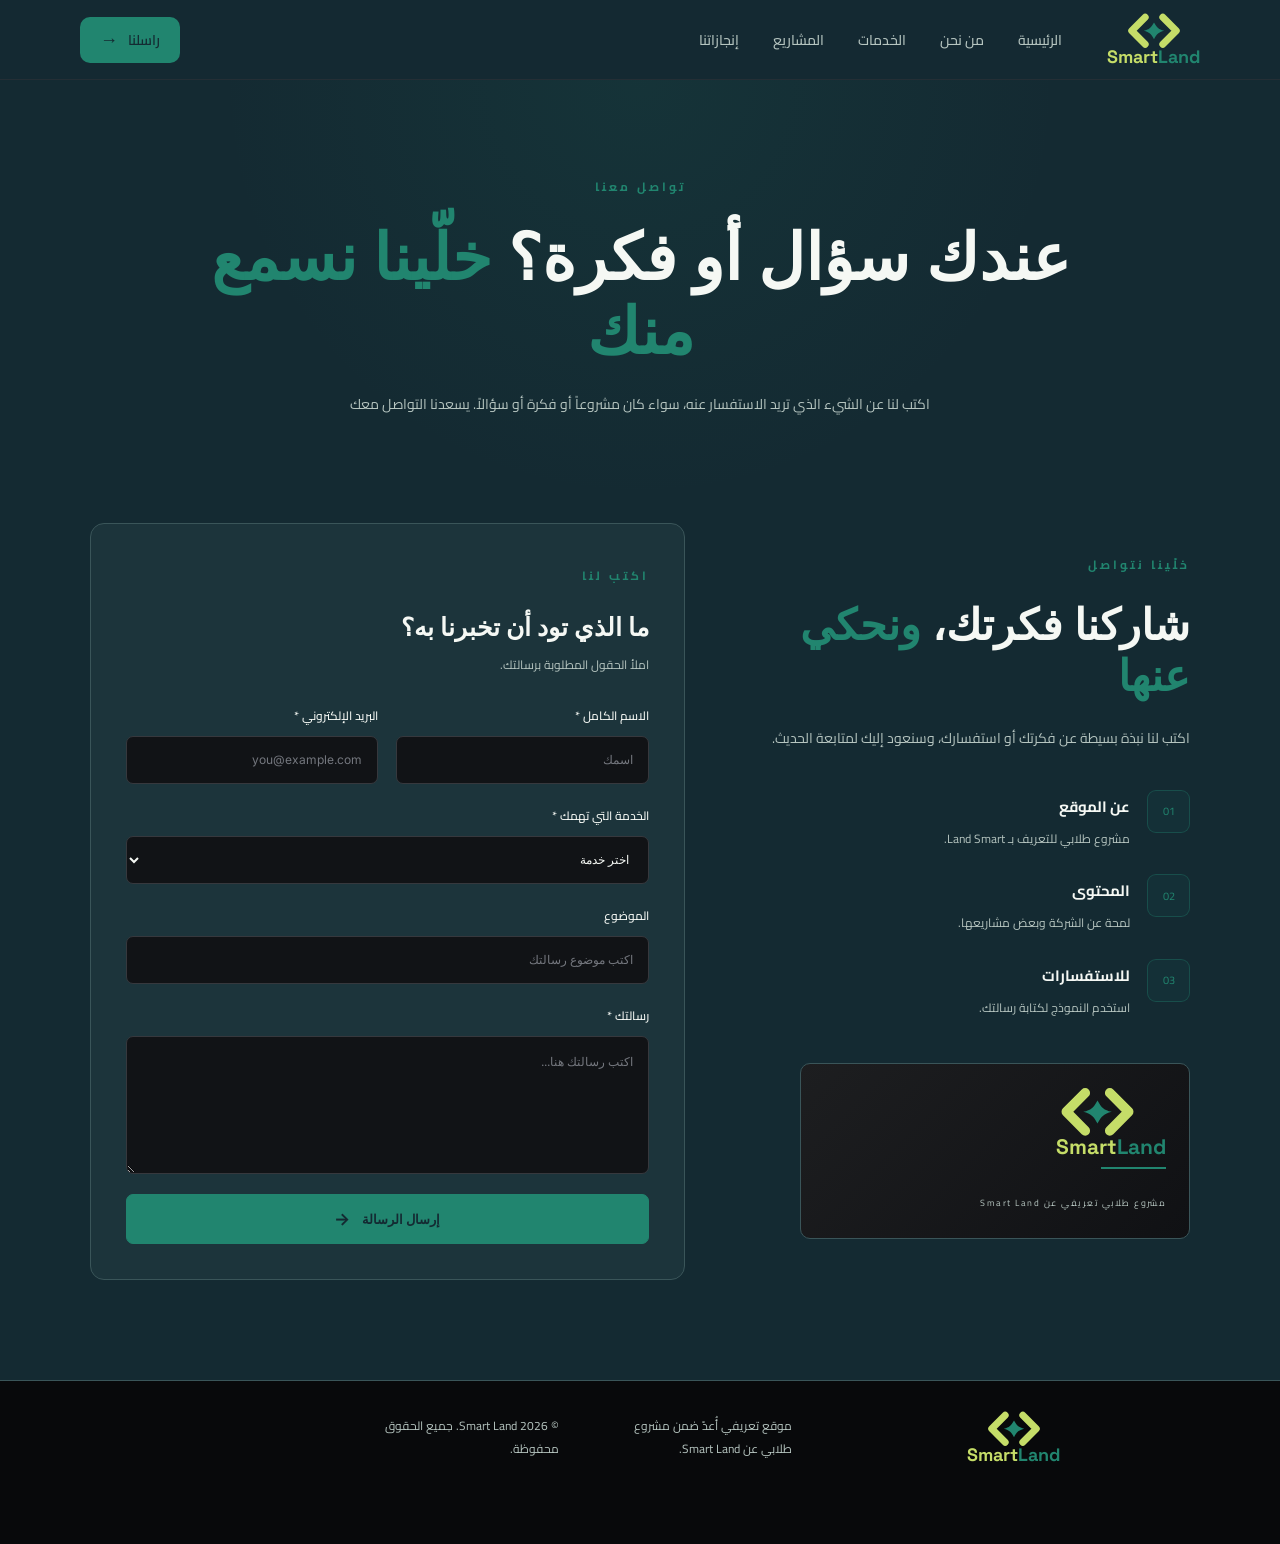
==== contact.html @ 090af04e "Add files via upload" ====
<!DOCTYPE html>
<html lang="ar" dir="rtl">
<head>
    <meta charset="UTF-8">
    <meta name="viewport" content="width=device-width, initial-scale=1.0">

    <title>تواصل معنا |  Smart Land</title>

    <link rel="preconnect" href="https://fonts.googleapis.com">
    <link rel="preconnect" href="https://fonts.gstatic.com" crossorigin>

    <link href="https://fonts.googleapis.com/css2?family=Inter:wght@400;500;600;700&family=Space+Grotesk:wght@400;500;600;700&family=Cairo:wght@400;500;600;700;800&display=swap" rel="stylesheet">

    <link rel="stylesheet" href="style.css">
</head>

<body>

    <!-- Navigation -->
    <header class="navbar">
        <div class="navbar-container">

            <a href="index.html" class="logo" aria-label="الرئيسية - SmartLand">
                <img src="assets/logo/smartland-logo.svg" alt="" class="logo-mark" aria-hidden="true">
                <span class="logo-wordmark"><span class="logo-word-smart">Smart</span><span class="logo-word-land">Land</span></span>
            </a>

            <nav class="nav-links">
                <a href="index.html">الرئيسية</a>
                <a href="about.html">من نحن</a>
                <a href="services.html">الخدمات</a>
                <a href="projects.html">المشاريع</a>
                <a href="success-stories.html">إنجازاتنا</a>
            </nav>

            <a href="contact.html" class="nav-button active">
                راسلنا <span>→</span>
            </a>

        </div>
    </header>

    <main>

        <!-- Contact Hero -->
        <section class="contact-hero">

            <span class="section-label">تواصل معنا</span>

            <h1>
                عندك سؤال أو فكرة؟
                <span>خلّينا نسمع منك</span>
            </h1>

            <p>
                اكتب لنا عن الشيء الذي تريد الاستفسار عنه، سواء كان مشروعاً
                أو فكرة أو سؤالاً. يسعدنا التواصل معك
            </p>

        </section>

        <!-- Contact Content -->
        <section class="contact-section">

            <div class="contact-container">

                <!-- Contact Information -->
                <div class="contact-info">

                    <span class="section-label">خلّينا نتواصل</span>

                    <h2>
                        شاركنا فكرتك،
                        <span>ونحكي عنها</span>
                    </h2>

                    <p class="contact-description">
                        اكتب لنا نبذة بسيطة عن فكرتك أو استفسارك،
                        وسنعود إليك لمتابعة الحديث.
                    </p>

                    <div class="contact-info-list">

                        <div class="contact-info-item">
                            <div class="contact-info-icon">01</div>

                            <div>
                                <h3>عن الموقع</h3>
                                <p>مشروع طلابي للتعريف بـ Land Smart.</p>
                            </div>
                        </div>

                        <div class="contact-info-item">
                            <div class="contact-info-icon">02</div>

                            <div>
                                <h3>المحتوى</h3>
                                <p>لمحة عن الشركة وبعض مشاريعها.</p>
                            </div>
                        </div>

                        <div class="contact-info-item">
                            <div class="contact-info-icon">03</div>

                            <div>
                                <h3>للاستفسارات</h3>
                                <p>استخدم النموذج لكتابة رسالتك.</p>
                            </div>
                        </div>

                    </div>

                    <div class="contact-decoration">
                        <span class="logo brand-lockup brand-lockup--large" aria-label="SmartLand">
                            <img src="assets/logo/smartland-logo.svg" alt="" class="logo-mark" aria-hidden="true">
                            <span class="logo-wordmark"><span class="logo-word-smart">Smart</span><span class="logo-word-land">Land</span></span>
                        </span>
                        <div class="contact-decoration-line"></div>
                        <small>مشروع طلابي تعريفي عن  Smart Land</small>
                    </div>

                </div>

                <!-- Contact Form -->
                <div class="contact-form-wrapper">

                    <div class="contact-form-heading">
                        <span class="section-label">اكتب لنا</span>
                        <h2>ما الذي تود أن تخبرنا به؟</h2>
                        <p>املأ الحقول المطلوبة  برسالتك.</p>
                    </div>

                    <form id="contact-form" class="contact-form">

                        <div class="form-row">

                            <div class="form-group">
                                <label for="contact-name">الاسم الكامل *</label>

                                <input
                                    type="text"
                                    id="contact-name"
                                    name="name"
                                    placeholder="اسمك"
                                    autocomplete="name"
                                    required
                                    minlength="2"
                                >
                            </div>

                            <div class="form-group">
                                <label for="contact-email">البريد الإلكتروني *</label>

                                <input
                                    type="email"
                                    id="contact-email"
                                    name="email"
                                    placeholder="you@example.com"
                                    autocomplete="email"
                                    required
                                >
                            </div>

                        </div>

                        <div class="form-group">
                            <label for="contact-service">الخدمة التي تهمك *</label>

                            <select
                                id="contact-service"
                                name="service"
                                required
                            >
                                <option value="" disabled selected>
                                    اختر خدمة
                                </option>

                                <option value="software">
                                    تطوير البرمجيات
                                </option>

                                <option value="ai">
                                    الذكاء الاصطناعي
                                </option>

                                <option value="digital">
                                    التحوّل الرقمي
                                </option>

                                <option value="other">
                                    أخرى
                                </option>
                            </select>
                        </div>

                        <div class="form-group">
                            <label for="contact-subject">الموضوع</label>

                            <input
                                type="text"
                                id="contact-subject"
                                name="subject"
                                placeholder="اكتب موضوع رسالتك"
                            >
                        </div>

                        <div class="form-group">
                            <label for="contact-message">رسالتك *</label>

                            <textarea
                                id="contact-message"
                                name="message"
                                rows="5"
                                placeholder="اكتب رسالتك هنا..."
                                required
                                minlength="10"
                            ></textarea>
                        </div>

                        <button type="submit" class="contact-submit">
                            إرسال الرسالة <span>→</span>
                        </button>

                        <p
                            id="contact-form-status"
                            class="contact-form-status"
                            role="status"
                            aria-live="polite"
                        ></p>


                    </form>

                </div>

            </div>

        </section>

    </main>

    <!-- Footer -->
    <footer class="footer">
        <div class="footer-container">

            <a href="index.html" class="logo" aria-label="الرئيسية - SmartLand">
                <img src="assets/logo/smartland-logo.svg" alt="" class="logo-mark" aria-hidden="true">
                <span class="logo-wordmark"><span class="logo-word-smart">Smart</span><span class="logo-word-land">Land</span></span>
            </a>

            <p>موقع تعريفي أُعدّ ضمن مشروع طلابي عن Smart Land.</p>

            <span class="footer-copy">
                © 2026 Smart Land. جميع الحقوق محفوظة.
            </span>

        </div>
    </footer>

    <script src="script.js"></script>

</body>
</html>
---- style.css ----
/* ================================
   LAND SMART - GLOBAL STYLES
================================ */

* {
    margin: 0;
    padding: 0;
    box-sizing: border-box;
}

html {
    scroll-behavior: smooth;
}


body {
    background-color: var(--black);
    color: var(--white);
    font-family: 'Cairo', sans-serif;
    direction: rtl;
    text-align: right;
}





a {
    text-decoration: none;
    color: inherit;
}


/* ================================
   COLORS
================================ */

:root {
    --black: #142A32;
    --charcoal: #1C343B;
    --card: #243E45;

    --gold: #21856F;
    --gold-light: #C5DD68;

    --white: #F5F8F4;
    --gray: #B6C5C0;

    --border: #3A5559;
}


/* ================================
   NAVBAR
================================ */

.navbar {
    width: 100%;
    height: 80px;

    background: rgba(20, 42, 50, 0.92);

    border-bottom: 1px solid rgba(48, 50, 56, 0.6);

    position: relative;
    z-index: 1000;
}


.navbar-container {
    width: 100%;
    max-width: 1440px;

    height: 100%;

    margin: 0 auto;

    padding: 0 80px;

    display: flex;
    align-items: center;
    justify-content: space-between;
}

/* =====================================
   HERO SECTION
===================================== */

.hero {
    position: relative;
    min-height: 760px;
    overflow: hidden;

    background:
        radial-gradient(
            ellipse at 78% 45%,
            rgba(33, 133, 111, 0.07),
            transparent 38%
        ),
        var(--black);
}

.hero-container {
    max-width: 1440px;
    min-height: 760px;

    margin: 0 auto;
    padding: 80px;

    display: grid;
    grid-template-columns: 1fr 1fr;
    align-items: center;
    gap: 45px;
}


/* =====================================
   LEFT CONTENT
===================================== */

.hero-content {
    position: relative;
    z-index: 2;
}

.hero-badge {
    display: inline-flex;
    align-items: center;
    gap: 10px;

    padding: 10px 14px;
    margin-bottom: 28px;

    border: 1px solid rgba(33, 133, 111, 0.25);
    border-radius: 30px;

    background: rgba(33, 133, 111, 0.05);

    color: var(--gold-light);

    font-size: 10px;
    font-weight: 600;
    letter-spacing: 1.3px;
}

.status-dot {
    width: 7px;
    height: 7px;

    background: var(--gold);

    border-radius: 50%;

    box-shadow: 0 0 12px rgba(33, 133, 111, 0.7);
}

.hero h1 {
    font-family: "Space Grotesk", sans-serif;

    font-size: clamp(42px, 4.2vw, 62px);
    font-weight: 700;
    line-height: 1.12;

    letter-spacing: -2px;

    color: var(--white);
}

.hero h1 span {
    color: var(--gold);
}

.hero-description {
    max-width: 490px;

    margin-top: 25px;

    color: var(--gray);

    font-size: 15px;
    line-height: 1.9;
}


/* =====================================
   HERO BUTTONS
===================================== */

.hero-actions {
    display: flex;
    align-items: center;
    flex-wrap: wrap;
    gap: 14px;

    margin-top: 32px;
}

.primary-button,
.secondary-button {
    min-height: 50px;

    padding: 0 20px;

    display: inline-flex;
    align-items: center;
    justify-content: center;
    gap: 12px;

    border-radius: 9px;

    font-size: 13px;
    font-weight: 600;

    transition: 0.3s ease;
}

.primary-button {
    color: var(--black);
    background: var(--gold);
}

.primary-button:hover {
    background: var(--gold-light);
    transform: translateY(-3px);

    box-shadow: 0 10px 30px rgba(33, 133, 111, 0.18);
}

.primary-button span {
    font-size: 18px;
}

.secondary-button {
    color: var(--white);

    border: 1px solid var(--border);
    background: rgba(255, 255, 255, 0.02);
}

.secondary-button:hover {
    border-color: var(--gold);
    color: var(--gold-light);
}


/* =====================================
   HERO STATISTICS
===================================== */

.hero-stats {
    display: flex;
    align-items: center;
    gap: 24px;

    margin-top: 55px;
}

.hero-stat {
    display: flex;
    flex-direction: column;
    gap: 7px;
}

.stat-number {
    color: var(--gold-light);

    font-family: "Space Grotesk", sans-serif;
    font-size: 19px;
    font-weight: 700;
}

.stat-label {
    color: var(--gray);
    font-size: 10px;
}

.stat-divider {
    width: 1px;
    height: 35px;

    background: var(--border);
}


/* =====================================
   RIGHT VISUAL
===================================== */

.hero-visual {
    position: relative;

    min-height: 520px;

    display: flex;
    align-items: center;
    justify-content: center;

    isolation: isolate;
}

.visual-glow {
    position: absolute;
    z-index: -2;

    width: 330px;
    height: 330px;

    background: rgba(33, 133, 111, 0.12);

    filter: blur(85px);
    border-radius: 50%;
}

.visual-grid {
    position: absolute;
    z-index: -1;
    inset: 0;

    background-image:
        linear-gradient(
            rgba(33, 133, 111, 0.07) 1px,
            transparent 1px
        ),
        linear-gradient(
            90deg,
            rgba(33, 133, 111, 0.07) 1px,
            transparent 1px
        );

    background-size: 38px 38px;

    mask-image: radial-gradient(
        ellipse at center,
        black 15%,
        transparent 75%
    );
}

.orbit {
    position: absolute;

    border: 1px solid rgba(33, 133, 111, 0.2);

    border-radius: 50%;
}

.orbit-one {
    width: 350px;
    height: 350px;

    transform: rotate(-25deg) scaleY(0.55);
}

.orbit-two {
    width: 430px;
    height: 430px;

    transform: rotate(35deg) scaleY(0.55);
}

.visual-center {
    width: 235px;
    height: 235px;

    display: flex;
    flex-direction: column;
    align-items: center;
    justify-content: center;

    border: 1px solid rgba(33, 133, 111, 0.4);
    border-radius: 50%;

    background:
        radial-gradient(
            circle,
            rgba(33, 133, 111, 0.12),
            rgba(20, 22, 26, 0.96) 70%
        );

    box-shadow:
        0 0 55px rgba(33, 133, 111, 0.09),
        inset 0 0 35px rgba(33, 133, 111, 0.05);
}

.center-icon {
    width: 66px;
    height: 66px;

    display: flex;
    align-items: center;
    justify-content: center;

    border: 1px solid var(--gold);
    border-radius: 18px;

    transform: rotate(-5deg);

    box-shadow: 0 0 25px rgba(33, 133, 111, 0.12);
}

.center-title {
    margin-top: 20px;

    font-family: "Space Grotesk", sans-serif;
    font-size: 15px;
    font-weight: 700;
    letter-spacing: 2px;
}

.center-subtitle {
    margin-top: 8px;

    color: var(--gray);
    font-size: 7px;
    letter-spacing: 1px;
}


/* =====================================
   FLOATING CARDS
===================================== */

.floating-card {
    position: absolute;

    display: flex;
    align-items: center;
    gap: 12px;

    padding: 15px;

    background: rgba(20, 22, 26, 0.94);

    border: 1px solid var(--border);
    border-radius: 12px;

    box-shadow: 0 15px 45px rgba(0, 0, 0, 0.3);

    backdrop-filter: blur(12px);
}

.floating-icon {
    width: 38px;
    height: 38px;

    display: flex;
    align-items: center;
    justify-content: center;

    border-radius: 9px;

    color: var(--gold-light);
    background: rgba(33, 133, 111, 0.1);

    font-size: 21px;
}

.floating-card div:last-child {
    display: flex;
    flex-direction: column;
    gap: 6px;
}

.floating-card strong {
    color: var(--white);
    font-size: 10px;
}

.floating-card span {
    color: var(--gray);
    font-size: 9px;
}

.card-ai {
    top: 95px;
    right: -5px;
}

.card-digital {
    bottom: 95px;
    left: -5px;
}

.visual-caption {
    position: absolute;
    bottom: 25px;

    display: flex;
    align-items: center;
    gap: 10px;

    color: var(--gray);
    font-size: 9px;
    letter-spacing: 1.5px;
}

.visual-caption span {
    width: 25px;
    height: 1px;

    background: var(--gold);
}

.hero-bottom-line {
    height: 1px;
    width: calc(100% - 160px);

    margin: 0 auto;

    background: linear-gradient(
        90deg,
        transparent,
        rgba(33, 133, 111, 0.25),
        transparent
    );
}


/* =====================================
   RESPONSIVE
===================================== */

@media (max-width: 1100px) {
    .navbar-container {
        padding: 0 35px;
    }

    .nav-links {
        gap: 18px;
        margin-right: 20px;
    }

    .hero-container {
        padding: 65px 35px;
        gap: 20px;
    }

    .hero h1 {
        font-size: 48px;
    }

    .hero-stats {
        gap: 14px;
    }

    .hero-visual {
        transform: scale(0.9);
    }
}

@media (max-width: 760px) {
    .navbar {
        height: 72px;
    }

    .navbar-container {
        padding: 0 22px;
    }

    .nav-links {
        display: none;
    }

    .nav-button {
        height: 42px;
        padding: 0 14px;
        font-size: 12px;
    }

    .hero-container {
        grid-template-columns: 1fr;

        padding: 65px 24px 35px;
        gap: 20px;
    }

    .hero h1 {
        font-size: clamp(40px, 10vw, 54px);
        letter-spacing: -1.5px;
    }

    .hero-description {
        font-size: 14px;
    }

    .hero-stats {
        flex-wrap: wrap;
        gap: 18px;
        margin-top: 40px;
    }

    .stat-number {
        font-size: 17px;
    }

    .stat-label {
        font-size: 9px;
    }

    .hero-visual {
        min-height: 400px;
        transform: scale(0.85);
        margin: -10px -25px;
    }

    .card-ai {
        right: 0;
    }

    .card-digital {
        left: 0;
    }

    .hero-bottom-line {
        width: calc(100% - 48px);
    }
}

@media (max-width: 400px) {
    .hero-container {
        padding-right: 18px;
        padding-left: 18px;
    }

    .hero-badge {
        font-size: 8px;
        letter-spacing: 0.8px;
    }

    .hero-visual {
        transform: scale(0.75);
        margin: -30px -45px;
    }

    .hero-stats {
        gap: 12px;
    }

    .stat-divider {
        display: none;
    }
}


/* ================================
   LOGO
================================ */

.logo {
    display: inline-flex;
    flex-direction: column;
    align-items: center;
    flex-shrink: 0;
    gap: 0;
    direction: ltr;
}

.logo-mark {
    display: block;
    width: 58px;
    height: 35px;
    object-fit: contain;
}

.logo-wordmark {
    color: var(--white);
    font-family: "Space Grotesk", "Cairo", sans-serif;
    font-size: 18px;
    font-weight: 700;
    line-height: 1;
    letter-spacing: 0;
    white-space: nowrap;
}

.logo-word-smart {
    color: var(--gold-light);
}

.logo-word-land {
    color: var(--gold);
}

@media (max-width: 760px) {
    .logo-mark {
        width: 52px;
        height: 31px;
    }

    .logo-wordmark {
        font-size: 16px;
    }
}

.brand-lockup {
    gap: 0;
    pointer-events: none;
}

.brand-lockup--tiny .logo-mark {
    width: 38px;
    height: 22px;
}

.brand-lockup--tiny .logo-wordmark {
    font-size: 8px;
}

.brand-lockup--small .logo-mark {
    width: 48px;
    height: 29px;
}

.brand-lockup--small .logo-wordmark {
    font-size: 11px;
}

.brand-lockup--medium .logo-mark {
    width: 64px;
    height: 38px;
}

.brand-lockup--medium .logo-wordmark {
    font-size: 15px;
}

.brand-lockup--large .logo-mark {
    width: 82px;
    height: 49px;
}

.brand-lockup--large .logo-wordmark {
    font-size: 21px;
}

.brand-lockup--watermark .logo-mark {
    width: 118px;
    height: 70px;
}

.brand-lockup--watermark .logo-wordmark {
    font-size: 30px;
}


/* ================================
   NAV LINKS
================================ */

.nav-links {
    display: flex;
    align-items: center;

    gap: 34px;

    margin-left: auto;
    margin-right: 45px;
}

.nav-links a {
    color: var(--gray);

    font-size: 14px;
    font-weight: 500;

    transition: color 0.3s ease;
}

.nav-links a:hover {
    color: var(--gold-light);
}


/* ================================
   NAV BUTTON
================================ */

.nav-button {
    height: 46px;

    padding: 0 20px;

    display: inline-flex;
    align-items: center;
    justify-content: center;

    gap: 10px;

    background: var(--gold);

    color: var(--black);

    border-radius: 10px;

    font-size: 14px;
    font-weight: 600;

    transition:
        background 0.3s ease,
        transform 0.3s ease,
        box-shadow 0.3s ease;
}

.nav-button span {
    font-size: 18px;
}

.nav-button:hover {
    background: var(--gold-light);

    transform: translateY(-2px);

    box-shadow: 0 8px 25px rgba(33, 133, 111, 0.20);
}


/* =========================
   ABOUT SECTION
========================= */

.about-section {
  position: relative;
  padding: 110px 0 100px;
  background: var(--charcoal);
  border-top: 1px solid var(--border);
  overflow: hidden;
}

.about-container {
  max-width: 1440px;
  margin: 0 auto;
  padding: 0 80px;
}

.about-heading {
  margin-bottom: 55px;
}

.section-label {
  display: inline-flex;
  align-items: center;
  gap: 10px;
  color: var(--gold-light);
  font-size: 12px;
  font-weight: 700;
  letter-spacing: 1.5px;
}

.section-dot {
  width: 7px;
  height: 7px;
  border-radius: 50%;
  background: var(--gold);
  box-shadow: 0 0 12px rgba(33, 133, 111, 0.5);
}

.about-heading h2 {
  max-width: 650px;
  margin-top: 22px;
  color: var(--white);
  font-family: "Space Grotesk", sans-serif;
  font-size: clamp(38px, 4vw, 58px);
  line-height: 1.15;
  letter-spacing: -1.8px;
}

.about-heading h2 span {
  color: var(--gold);
}

.about-content {
  display: grid;
  grid-template-columns: 0.9fr 1.1fr;
  align-items: center;
  gap: 80px;
}

.about-text h3 {
  max-width: 460px;
  margin-bottom: 22px;
  color: var(--white);
  font-family: "Space Grotesk", sans-serif;
  font-size: 27px;
  line-height: 1.4;
}

.about-text p {
  max-width: 490px;
  margin-bottom: 18px;
  color: var(--gray);
  font-size: 15px;
  line-height: 1.9;
}

.about-link {
  display: inline-flex;
  align-items: center;
  gap: 18px;
  margin-top: 18px;
  color: var(--gold-light);
  font-size: 14px;
  font-weight: 700;
  text-decoration: none;
  transition: gap 0.25s ease;
}

.about-link:hover {
  gap: 25px;
}

.about-link span {
  font-size: 20px;
}

.about-visual {
  position: relative;
  padding: 0 0 35px 35px;
}

.about-image-placeholder {
  position: relative;
  display: flex;
  min-height: 370px;
  align-items: center;
  justify-content: center;
  overflow: hidden;
  border: 1px solid rgba(33, 133, 111, 0.25);
  border-radius: 8px;
  background:
    radial-gradient(
      circle at 50% 45%,
      rgba(33, 133, 111, 0.16),
      transparent 45%
    ),
    linear-gradient(135deg, #191a1d, #101114);
}

.about-image-placeholder::before {
  position: absolute;
  inset: 0;
  background-image:
    linear-gradient(rgba(33, 133, 111, 0.06) 1px, transparent 1px),
    linear-gradient(90deg, rgba(33, 133, 111, 0.06) 1px, transparent 1px);
  background-size: 35px 35px;
  content: "";
  mask-image: linear-gradient(to bottom, black, transparent);
}

.placeholder-content {
  position: relative;
  z-index: 2;
  display: flex;
  align-items: center;
  flex-direction: column;
  gap: 12px;
}

.placeholder-symbol {
  display: flex;
  width: 82px;
  height: 82px;
  align-items: center;
  justify-content: center;
  border: 1px solid var(--gold);
  border-radius: 22px;
  color: var(--gold-light);
  font-family: "Space Grotesk", sans-serif;
  font-size: 29px;
  font-weight: 700;
  transform: rotate(-8deg);
  box-shadow: 0 0 40px rgba(33, 133, 111, 0.12);
}

.placeholder-title {
  margin-top: 8px;
  color: var(--white);
  font-size: 16px;
  font-weight: 700;
  letter-spacing: 3px;
}

.placeholder-subtitle {
  color: var(--gray);
  font-size: 9px;
  letter-spacing: 2px;
}

.placeholder-orbit {
  position: absolute;
  width: 270px;
  height: 100px;
  border: 1px solid rgba(33, 133, 111, 0.25);
  border-radius: 50%;
}

.orbit-a {
  transform: rotate(35deg);
}

.orbit-b {
  transform: rotate(-35deg);
}

.placeholder-note {
  position: absolute;
  right: 20px;
  bottom: 18px;
  color: #777b82;
  font-size: 9px;
  letter-spacing: 1.5px;
}

.about-experience-card {
  position: absolute;
  bottom: 0;
  left: 0;
  display: flex;
  min-width: 190px;
  flex-direction: column;
  gap: 5px;
  padding: 20px 25px;
  border: 1px solid var(--border);
  border-radius: 7px;
  background: #191a1e;
}

.experience-number {
  color: var(--gold-light);
  font-family: "Space Grotesk", sans-serif;
  font-size: 30px;
  font-weight: 700;
}

.experience-label {
  color: var(--gray);
  font-size: 12px;
}

.about-bottom {
  display: grid;
  grid-template-columns: repeat(3, 1fr);
  gap: 30px;
  margin-top: 100px;
  padding-top: 35px;
  border-top: 1px solid var(--border);
}

.about-value {
  display: flex;
  align-items: flex-start;
  gap: 18px;
}

.value-number {
  color: var(--gold);
  font-family: "Space Grotesk", sans-serif;
  font-size: 14px;
  font-weight: 700;
}

.about-value h4 {
  margin-bottom: 9px;
  color: var(--white);
  font-size: 16px;
}

.about-value p {
  color: var(--gray);
  font-size: 13px;
  line-height: 1.7;
}

/* ABOUT RESPONSIVE */

@media (max-width: 1100px) {
  .about-container {
    padding: 0 45px;
  }

  .about-content {
    gap: 45px;
  }

  .about-image-placeholder {
    min-height: 330px;
  }
}

@media (max-width: 760px) {
  .about-section {
    padding: 75px 0;
  }

  .about-container {
    padding: 0 24px;
  }

  .about-heading {
    margin-bottom: 35px;
  }

  .about-heading h2 {
    font-size: 40px;
  }

  .about-content {
    grid-template-columns: 1fr;
    gap: 45px;
  }

  .about-text h3 {
    font-size: 24px;
  }

  .about-image-placeholder {
    min-height: 300px;
  }

  .about-bottom {
    grid-template-columns: 1fr;
    gap: 25px;
    margin-top: 70px;
  }

  .about-visual {
    padding-left: 20px;
  }

  .about-experience-card {
    min-width: 160px;
    padding: 15px 18px;
  }
}

@media (max-width: 400px) {
  .about-container {
    padding: 0 18px;
  }

  .about-heading h2 {
    font-size: 34px;
  }

  .about-image-placeholder {
    min-height: 260px;
  }
}
/* =========================
   SERVICES SECTION
========================= */

.services-section {
  position: relative;
  padding: 110px 0 95px;
  background: var(--black);
  border-top: 1px solid var(--border);
  overflow: hidden;
}

.services-container {
  max-width: 1440px;
  margin: 0 auto;
  padding: 0 80px;
}

.services-header {
  display: flex;
  align-items: flex-end;
  justify-content: space-between;
  gap: 50px;
  margin-bottom: 55px;
}

.services-heading h2 {
  margin-top: 22px;
  color: var(--white);
  font-family: "Space Grotesk", sans-serif;
  font-size: clamp(38px, 4vw, 56px);
  line-height: 1.18;
  letter-spacing: -1.5px;
}

.services-heading h2 span {
  color: var(--gold);
}

.services-intro {
  max-width: 390px;
  padding-bottom: 5px;
  color: var(--gray);
  font-size: 15px;
  line-height: 1.9;
}

.services-grid {
  display: grid;
  grid-template-columns: repeat(3, minmax(0, 1fr));
  gap: 22px;
}

.service-card {
  position: relative;
  display: flex;
  min-height: 390px;
  flex-direction: column;
  padding: 30px 27px 25px;
  border: 1px solid var(--border);
  border-radius: 8px;
  background: linear-gradient(145deg, #17191d, #111215);
  transition:
    transform 0.3s ease,
    border-color 0.3s ease,
    background 0.3s ease;
}

.service-card:hover {
  transform: translateY(-7px);
  border-color: rgba(33, 133, 111, 0.6);
  background: linear-gradient(145deg, #1d1c19, #131416);
}

.service-card-featured {
  border-color: rgba(33, 133, 111, 0.48);
  background:
    radial-gradient(
      circle at 100% 0%,
      rgba(33, 133, 111, 0.11),
      transparent 45%
    ),
    linear-gradient(145deg, #1b1b1b, #111215);
}

.service-card-top {
  display: flex;
  align-items: flex-start;
  justify-content: space-between;
  margin-bottom: 28px;
}

.service-number {
  color: #777b82;
  font-family: "Space Grotesk", sans-serif;
  font-size: 13px;
  letter-spacing: 1px;
}

.service-icon {
  display: flex;
  width: 53px;
  height: 53px;
  align-items: center;
  justify-content: center;
  border: 1px solid rgba(33, 133, 111, 0.25);
  border-radius: 8px;
  background: rgba(33, 133, 111, 0.08);
  color: var(--gold-light);
}

.service-icon svg {
  width: 26px;
  height: 26px;
}

.service-highlight {
  align-self: flex-start;
  margin: -12px 0 12px;
  padding: 6px 9px;
  border: 1px solid rgba(33, 133, 111, 0.3);
  border-radius: 3px;
  color: var(--gold-light);
  font-size: 9px;
  font-weight: 700;
  letter-spacing: 1.2px;
}

.service-card h3 {
  margin-bottom: 15px;
  color: var(--white);
  font-family: "Space Grotesk", sans-serif;
  font-size: 21px;
  line-height: 1.4;
}

.service-card p {
  margin-bottom: 22px;
  color: var(--gray);
  font-size: 13px;
  line-height: 1.9;
}

.service-tags {
  display: flex;
  flex-wrap: wrap;
  gap: 8px;
  margin-top: auto;
  margin-bottom: 25px;
}

.service-tags span {
  padding: 7px 9px;
  border: 1px solid #3A5559;
  border-radius: 4px;
  color: #b8bbc1;
  font-size: 10px;
}

.service-link {
  display: flex;
  align-items: center;
  justify-content: space-between;
  gap: 10px;
  padding-top: 18px;
  border-top: 1px solid var(--border);
  color: var(--gold-light);
  font-size: 12px;
  font-weight: 700;
  text-decoration: none;
}

.service-arrow {
  font-size: 18px;
  transition: transform 0.25s ease;
}

.service-link:hover .service-arrow {
  transform: translate(3px, -3px);
}

.services-footer {
  display: flex;
  align-items: center;
  justify-content: center;
  gap: 14px;
  margin-top: 55px;
}

.services-footer-line {
  width: 35px;
  height: 1px;
  background: var(--gold);
}

.services-footer p {
  color: #898d95;
  font-size: 10px;
  font-weight: 600;
  letter-spacing: 1.7px;
}

/* SERVICES RESPONSIVE */

@media (max-width: 1100px) {
  .services-container {
    padding: 0 45px;
  }

  .services-grid {
    gap: 15px;
  }

  .service-card {
    padding: 25px 20px 22px;
  }

  .service-card h3 {
    font-size: 18px;
  }
}

@media (max-width: 850px) {
  .services-header {
    align-items: flex-start;
    flex-direction: column;
    gap: 22px;
  }

  .services-intro {
    max-width: 560px;
  }

  .services-grid {
    grid-template-columns: repeat(2, minmax(0, 1fr));
  }

  .service-card:last-child {
    grid-column: 1 / -1;
    min-height: 330px;
  }
}

@media (max-width: 600px) {
  .services-section {
    padding: 75px 0;
  }

  .services-container {
    padding: 0 20px;
  }

  .services-heading h2 {
    font-size: 38px;
  }

  .services-grid {
    grid-template-columns: 1fr;
    gap: 16px;
  }

  .service-card,
  .service-card:last-child {
    grid-column: auto;
    min-height: 350px;
  }

  .services-footer {
    align-items: center;
    gap: 9px;
  }

  .services-footer p {
    font-size: 8px;
    letter-spacing: 1px;
  }
}
/* =========================
   PROJECTS SECTION
========================= */

.projects-section {
  position: relative;
  padding: 110px 0 100px;
  background: var(--charcoal);
  border-top: 1px solid var(--border);
  overflow: hidden;
}

.projects-container {
  max-width: 1440px;
  margin: 0 auto;
  padding: 0 80px;
}

.projects-header {
  display: flex;
  align-items: flex-end;
  justify-content: space-between;
  gap: 45px;
  margin-bottom: 55px;
}

.projects-header h2 {
  margin-top: 22px;
  color: var(--white);
  font-family: "Space Grotesk", sans-serif;
  font-size: clamp(42px, 4.5vw, 60px);
  line-height: 1.12;
  letter-spacing: -1.5px;
}

.projects-header h2 span {
  color: var(--gold);
}

.projects-header-side {
  max-width: 390px;
  padding-bottom: 5px;
}

.projects-header-side p {
  margin-bottom: 20px;
  color: var(--gray);
  font-size: 14px;
  line-height: 1.9;
}

.projects-count {
  color: var(--gold-light);
  font-size: 10px;
  font-weight: 700;
  letter-spacing: 1.5px;
}

.projects-grid {
  display: grid;
  grid-template-columns: repeat(2, minmax(0, 1fr));
  gap: 35px 24px;
}

.project-card {
  min-width: 0;
  overflow: hidden;
  border: 1px solid var(--border);
  border-radius: 8px;
  background: #141519;
  transition:
    transform 0.3s ease,
    border-color 0.3s ease;
}

.project-card:hover {
  transform: translateY(-5px);
  border-color: rgba(33, 133, 111, 0.55);
}

.project-visual {
  position: relative;
  display: flex;
  min-height: 290px;
  align-items: center;
  justify-content: center;
  overflow: hidden;
  border-bottom: 1px solid var(--border);
  background:
    radial-gradient(
      circle at 50% 48%,
      rgba(33, 133, 111, 0.13),
      transparent 48%
    ),
    linear-gradient(135deg, #202124, #101114);
}

.project-card-large .project-visual {
  min-height: 360px;
}

.project-visual-grid {
  position: absolute;
  inset: 0;
  background-image:
    linear-gradient(rgba(33, 133, 111, 0.055) 1px, transparent 1px),
    linear-gradient(90deg, rgba(33, 133, 111, 0.055) 1px, transparent 1px);
  background-size: 34px 34px;
  mask-image: linear-gradient(to bottom, black, transparent);
}

.project-visual::after {
  position: absolute;
  right: -60px;
  bottom: -100px;
  width: 260px;
  height: 260px;
  border: 1px solid rgba(33, 133, 111, 0.12);
  border-radius: 50%;
  content: "";
  pointer-events: none;
}

.project-index {
  position: absolute;
  top: 22px;
  left: 23px;
  z-index: 2;
  color: #9b9da3;
  font-size: 9px;
  letter-spacing: 1.6px;
}

.project-placeholder-content {
  position: relative;
  z-index: 1;
  display: flex;
  align-items: center;
  flex-direction: column;
  gap: 12px;
  padding: 35px 20px;
  text-align: center;
}

.project-symbol {
  display: flex;
  width: 70px;
  height: 70px;
  align-items: center;
  justify-content: center;
  border: 1px solid rgba(33, 133, 111, 0.45);
  border-radius: 18px;
  background: rgba(33, 133, 111, 0.07);
  color: var(--gold-light);
  box-shadow: 0 0 35px rgba(33, 133, 111, 0.08);
  transition: transform 0.3s ease;
}

.project-card:hover .project-symbol {
  transform: translateY(-4px);
}

.project-symbol svg {
  width: 31px;
  height: 31px;
}

.signal-symbol {
  width: 82px;
  height: 82px;
}

.signal-symbol svg {
  width: 38px;
  height: 38px;
}

.project-visual-name {
  color: var(--white);
  font-family: "Space Grotesk", sans-serif;
  font-size: 18px;
  font-weight: 700;
  letter-spacing: 3px;
}

.project-visual-caption {
  color: #a6a8ae;
  font-size: 9px;
  letter-spacing: 1.5px;
}

.project-placeholder-label {
  position: absolute;
  right: 20px;
  bottom: 18px;
  z-index: 2;
  color: #797d85;
  font-size: 8px;
  letter-spacing: 1.5px;
}

.project-signal {
  background:
    radial-gradient(
      circle at 50% 48%,
      rgba(33, 133, 111, 0.2),
      transparent 48%
    ),
    linear-gradient(135deg, #24221d, #101114);
}

.project-mykey {
  background:
    radial-gradient(circle at 70% 30%, rgba(177, 145, 77, 0.13), transparent 42%),
    linear-gradient(135deg, #1c2022, #101114);
}

.project-sada {
  background:
    radial-gradient(circle at 30% 40%, rgba(100, 121, 155, 0.13), transparent 45%),
    linear-gradient(135deg, #1a1d22, #101114);
}

.project-welcome {
  background:
    radial-gradient(circle at 60% 60%, rgba(33, 133, 111, 0.14), transparent 45%),
    linear-gradient(135deg, #211e19, #101114);
}

.project-hospital {
  background:
    radial-gradient(circle at 40% 40%, rgba(89, 133, 122, 0.12), transparent 45%),
    linear-gradient(135deg, #191f20, #101114);
}

.project-info {
  padding: 25px 26px 24px;
}

.project-info-top {
  display: flex;
  align-items: center;
  justify-content: space-between;
  gap: 12px;
  margin-bottom: 15px;
}

.project-category {
  color: var(--gold-light);
  font-size: 9px;
  font-weight: 700;
  letter-spacing: 1.3px;
}

.project-number {
  color: #737780;
  font-family: "Space Grotesk", sans-serif;
  font-size: 12px;
}

.project-info h3 {
  margin-bottom: 12px;
  color: var(--white);
  font-family: "Space Grotesk", sans-serif;
  font-size: 23px;
  line-height: 1.4;
}

.project-info p {
  min-height: 52px;
  margin-bottom: 22px;
  color: var(--gray);
  font-size: 13px;
  line-height: 1.8;
}

.project-link {
  display: flex;
  align-items: center;
  justify-content: space-between;
  padding-top: 17px;
  border-top: 1px solid var(--border);
  color: var(--gold-light);
  font-size: 12px;
  font-weight: 700;
  text-decoration: none;
}

.project-link span:last-child {
  font-size: 18px;
  transition: transform 0.25s ease;
}

.project-link:hover span:last-child {
  transform: translate(3px, -3px);
}

.projects-bottom {
  display: flex;
  align-items: center;
  justify-content: center;
  gap: 15px;
  margin-top: 60px;
}

.projects-bottom p {
  color: #898d95;
  font-size: 9px;
  font-weight: 600;
  letter-spacing: 1.5px;
  text-align: center;
}

.projects-bottom-line {
  width: 35px;
  height: 1px;
  background: var(--gold);
}

/* PROJECTS RESPONSIVE */

@media (max-width: 1100px) {
  .projects-container {
    padding: 0 45px;
  }

  .project-visual,
  .project-card-large .project-visual {
    min-height: 300px;
  }

  .project-info {
    padding: 23px 20px;
  }

  .project-info h3 {
    font-size: 20px;
  }
}

@media (max-width: 760px) {
  .projects-section {
    padding: 75px 0;
  }

  .projects-container {
    padding: 0 24px;
  }

  .projects-header {
    align-items: flex-start;
    flex-direction: column;
    gap: 22px;
  }

  .projects-header h2 {
    font-size: 44px;
  }

  .projects-grid {
    grid-template-columns: 1fr;
    gap: 25px;
  }

  .project-visual,
  .project-card-large .project-visual {
    min-height: 320px;
  }

  .project-info p {
    min-height: 0;
  }

  .projects-bottom {
    margin-top: 40px;
  }
}

@media (max-width: 400px) {
  .projects-container {
    padding: 0 18px;
  }

  .projects-header h2 {
    font-size: 38px;
  }

  .project-visual,
  .project-card-large .project-visual {
    min-height: 270px;
  }

  .project-info {
    padding: 20px 17px;
  }

  .project-info h3 {
    font-size: 19px;
  }

  .project-category {
    font-size: 8px;
    letter-spacing: 0.8px;
  }
}

/* =========================
   ABOUT PAGE
========================= */

.about-section {
    padding: 120px 7% 90px;
    background: var(--black);
}

.about-container {
    max-width: 1250px;
    margin: 0 auto;
    display: grid;
    grid-template-columns: 1fr 1fr;
    align-items: center;
    gap: 70px;
}

.section-label {
    display: inline-block;
    color: var(--gold);
    font-size: 12px;
    font-weight: 700;
    letter-spacing: 3px;
    margin-bottom: 24px;
}

.about-content h1 {
    color: var(--white);
    font-family: 'Space Grotesk', sans-serif;
    font-size: clamp(38px, 5vw, 65px);
    line-height: 1.15;
    margin: 0 0 25px;
}

.about-content h1 span,
.vision-container h2 span {
    color: var(--gold);
}

.about-content p,
.vision-container > p {
    color: var(--gray);
    font-size: 15px;
    line-height: 1.9;
    margin-bottom: 18px;
}

.about-cta {
    display: inline-flex;
    margin-top: 18px;
}

.about-visual {
    min-height: 420px;
    display: flex;
    align-items: center;
    justify-content: center;
}

.about-visual-inner {
    position: relative;
    width: 340px;
    height: 340px;
    display: flex;
    align-items: center;
    justify-content: center;
    border: 1px solid rgba(33, 133, 111, 0.35);
    border-radius: 50%;
    background:
        radial-gradient(
            circle,
            rgba(33, 133, 111, 0.13),
            transparent 65%
        );
}

.about-orbit {
    position: absolute;
    border: 1px solid rgba(33, 133, 111, 0.5);
    border-radius: 50%;
}

.orbit-one {
    width: 250px;
    height: 250px;
}

.orbit-two {
    width: 170px;
    height: 170px;
    border-style: dashed;
    animation: orbit-rotate 20s linear infinite;
}

.about-center {
    width: 100px;
    height: 100px;
    display: grid;
    place-items: center;
    background: var(--charcoal);
    border: 1px solid var(--gold-light);
    border-radius: 24px;
    box-shadow: 0 0 55px rgba(33, 133, 111, 0.25);
}

.about-tech-label {
    position: absolute;
    bottom: 28px;
    color: var(--gold-light);
    font-size: 10px;
    letter-spacing: 2px;
}

@keyframes orbit-rotate {
    from {
        transform: rotate(0deg);
    }

    to {
        transform: rotate(360deg);
    }
}

/* VISION SECTION */

.vision-section {
    padding: 90px 7% 110px;
    background: var(--charcoal);
}

.vision-container {
    max-width: 1250px;
    margin: 0 auto;
    text-align: center;
}

.vision-container h2 {
    color: var(--white);
    font-family: 'Space Grotesk', sans-serif;
    font-size: clamp(30px, 4vw, 48px);
    margin: 0 auto 20px;
}

.vision-container > p {
    max-width: 700px;
    margin: 0 auto 55px;
}

.vision-cards {
    display: grid;
    grid-template-columns: repeat(3, 1fr);
    gap: 24px;
    text-align: left;
}

.vision-card {
    padding: 32px;
    background: var(--card);
    border: 1px solid var(--border);
    border-radius: 12px;
    transition: transform 0.3s ease, border-color 0.3s ease;
}

.vision-card:hover {
    transform: translateY(-6px);
    border-color: var(--gold);
}

.vision-number {
    color: var(--gold);
    font-family: 'Space Grotesk', sans-serif;
    font-size: 14px;
}

.vision-card h3 {
    color: var(--white);
    font-size: 22px;
    margin: 22px 0 12px;
}

.vision-card p {
    color: var(--gray);
    font-size: 14px;
    line-height: 1.8;
}

/* FOOTER */

.footer {
    background: #08090B;
    border-top: 1px solid var(--border);
    padding: 30px 7%;
}

.footer-container {
    max-width: 1250px;
    margin: 0 auto;
    display: flex;
    align-items: center;
    justify-content: space-between;
    gap: 20px;
    flex-wrap: wrap;
}

.footer-container > p,
.footer-copy {
    color: var(--gray);
    font-size: 12px;
}

/* RESPONSIVE ABOUT PAGE */

@media (max-width: 900px) {
    .about-container {
        grid-template-columns: 1fr;
        gap: 35px;
    }

    .about-visual {
        min-height: 350px;
    }

    .vision-cards {
        grid-template-columns: 1fr;
    }
}

@media (max-width: 600px) {
    .about-section {
        padding: 80px 6% 60px;
    }

    .about-visual-inner {
        width: 280px;
        height: 280px;
    }

    .orbit-one {
        width: 210px;
        height: 210px;
    }

    .orbit-two {
        width: 145px;
        height: 145px;
    }

    .vision-section {
        padding: 65px 6%;
    }

    .footer-container {
        flex-direction: column;
        align-items: flex-start;
    }
}
/* =========================
   SERVICES PAGE
========================= */

.services-hero {
    min-height: 560px;
    padding: 100px 7%;
    display: grid;
    grid-template-columns: 1.1fr 0.9fr;
    align-items: center;
    gap: 50px;
    overflow: hidden;
    background:
        radial-gradient(
            circle at 85% 50%,
            rgba(33, 133, 111, 0.09),
            transparent 35%
        ),
        var(--black);
}

.services-hero-content {
    max-width: 680px;
}

.services-hero-content h1 {
    color: var(--white);
    font-family: 'Space Grotesk', sans-serif;
    font-size: clamp(40px, 5vw, 66px);
    line-height: 1.13;
    margin: 0 0 25px;
}

.services-hero-content h1 span {
    display: block;
    color: var(--gold);
}

.services-hero-content p {
    max-width: 550px;
    color: var(--gray);
    font-size: 15px;
    line-height: 1.9;
    margin-bottom: 30px;
}

.services-hero-decoration {
    min-height: 360px;
    display: flex;
    justify-content: center;
    align-items: center;
    position: relative;
}

.services-glow {
    position: absolute;
    width: 300px;
    height: 300px;
    border-radius: 50%;
    background: rgba(33, 133, 111, 0.12);
    filter: blur(70px);
}

.services-tech-card {
    position: relative;
    width: min(100%, 350px);
    min-height: 280px;
    padding: 30px;
    border: 1px solid rgba(33, 133, 111, 0.45);
    border-radius: 14px;
    background: linear-gradient(
        135deg,
        rgba(28, 31, 36, 0.95),
        rgba(20, 42, 50, 0.95)
    );
    box-shadow: 0 25px 80px rgba(0, 0, 0, 0.3);
}

.tech-card-label {
    color: var(--gray);
    font-size: 10px;
    letter-spacing: 2px;
}

.tech-card-symbol {
    margin-top: 40px;
    display: flex;
    justify-content: center;
}

.tech-card-line {
    width: 70px;
    height: 3px;
    margin-top: 15px;
    background: var(--gold);
}

.services-tech-card p {
    margin-top: 18px;
    color: var(--gray);
    font-size: 13px;
}

/* SERVICES CONTENT */

.services-main {
    padding: 100px 7% 110px;
    background: var(--charcoal);
}

.services-heading {
    max-width: 720px;
    margin: 0 auto 55px;
    text-align: center;
}

.services-heading h2 {
    color: var(--white);
    font-family: 'Space Grotesk', sans-serif;
    font-size: clamp(30px, 4vw, 48px);
    line-height: 1.2;
    margin: 0 0 20px;
}

.services-heading h2 span {
    color: var(--gold);
}

.services-heading p {
    color: var(--gray);
    font-size: 14px;
    line-height: 1.9;
}

.services-grid {
    max-width: 1250px;
    margin: 0 auto;
    display: grid;
    grid-template-columns: repeat(3, minmax(0, 1fr));
    gap: 24px;
}

.service-card {
    min-height: 360px;
    padding: 32px 27px;
    display: flex;
    flex-direction: column;
    align-items: flex-start;
    background: var(--card);
    border: 1px solid var(--border);
    border-radius: 12px;
    transition:
        transform 0.3s ease,
        border-color 0.3s ease,
        background 0.3s ease;
}

.service-card:hover {
    transform: translateY(-8px);
    border-color: var(--gold);
}

.service-card-featured {
    background: linear-gradient(
        160deg,
        rgba(33, 133, 111, 0.12),
        var(--card) 55%
    );
    border-color: rgba(33, 133, 111, 0.5);
}

.service-icon {
    width: 56px;
    height: 56px;
    display: flex;
    align-items: center;
    justify-content: center;
    margin-bottom: 28px;
    border: 1px solid rgba(33, 133, 111, 0.45);
    border-radius: 12px;
    background: rgba(33, 133, 111, 0.08);
}

.service-icon svg {
    width: 27px;
    height: 27px;
    fill: none;
    stroke: var(--gold);
    stroke-width: 1.5;
    stroke-linecap: round;
    stroke-linejoin: round;
}

.service-index {
    color: var(--gold);
    font-size: 10px;
    letter-spacing: 1.5px;
    margin-bottom: 14px;
}

.service-card h3 {
    color: var(--white);
    font-family: 'Space Grotesk', sans-serif;
    font-size: 21px;
    margin: 0 0 15px;
}

.service-card p {
    color: var(--gray);
    font-size: 13px;
    line-height: 1.9;
    margin: 0 0 25px;
}

.service-link {
    margin-top: auto;
    color: var(--gold-light);
    font-size: 12px;
    font-weight: 600;
    text-decoration: none;
    transition: color 0.2s ease;
}

.service-link span {
    display: inline-block;
    margin-left: 5px;
    transition: transform 0.2s ease;
}

.service-link:hover {
    color: var(--white);
}

.service-link:hover span {
    transform: translate(3px, -3px);
}

/* SERVICES CTA */

.services-cta {
    position: relative;
    overflow: hidden;
    padding: 90px 7%;
    background: var(--black);
    border-top: 1px solid var(--border);
}

.services-cta-content {
    position: relative;
    z-index: 1;
    max-width: 780px;
    margin: 0 auto;
    text-align: center;
}

.services-cta h2 {
    color: var(--white);
    font-family: 'Space Grotesk', sans-serif;
    font-size: clamp(32px, 4vw, 50px);
    line-height: 1.2;
    margin: 0 0 20px;
}

.services-cta h2 span {
    color: var(--gold);
}

.services-cta p {
    max-width: 580px;
    margin: 0 auto 28px;
    color: var(--gray);
    font-size: 14px;
    line-height: 1.9;
}

.cta-decoration {
    position: absolute;
    right: 4%;
    bottom: -100px;
    pointer-events: none;
}

.cta-decoration .brand-lockup--watermark {
    opacity: 0.12;
    transform: scale(2.2);
    transform-origin: bottom right;
}

/* RESPONSIVE SERVICES */

@media (max-width: 1000px) {
    .services-hero {
        grid-template-columns: 1fr;
        padding-top: 80px;
    }

    .services-hero-decoration {
        min-height: 320px;
    }

    .services-grid {
        grid-template-columns: repeat(2, minmax(0, 1fr));
    }
}

@media (max-width: 650px) {
    .services-hero {
        padding: 70px 6%;
    }

    .services-hero-decoration {
        min-height: 290px;
    }

    .services-tech-card {
        min-height: 250px;
    }

    .services-main {
        padding: 70px 6%;
    }

    .services-grid {
        grid-template-columns: 1fr;
    }

    .service-card {
        min-height: 320px;
    }

    .services-cta {
        padding: 70px 6%;
    }
}
/* =========================
   PROJECTS PAGE
========================= */

.projects-hero {
    min-height: 530px;
    padding: 95px 7%;
    display: grid;
    grid-template-columns: 1fr 1fr;
    align-items: center;
    gap: 60px;
    overflow: hidden;
    background:
        radial-gradient(
            circle at 80% 45%,
            rgba(33, 133, 111, 0.1),
            transparent 35%
        ),
        var(--black);
}

.projects-hero-content {
    max-width: 620px;
}

.projects-hero-content h1 {
    margin: 0 0 24px;
    color: var(--white);
    font-family: 'Space Grotesk', sans-serif;
    font-size: clamp(42px, 5vw, 68px);
    line-height: 1.12;
}

.projects-hero-content h1 span {
    display: block;
    color: var(--gold);
}

.projects-hero-content p {
    max-width: 520px;
    margin-bottom: 30px;
    color: var(--gray);
    font-size: 14px;
    line-height: 1.9;
}

.projects-hero-art {
    display: flex;
    align-items: center;
    justify-content: center;
    min-height: 350px;
    perspective: 1000px;
}

.project-art-frame {
    width: 100%;
    max-width: 440px;
    min-height: 300px;
    overflow: hidden;
    border: 1px solid rgba(33, 133, 111, 0.45);
    border-radius: 14px;
    background: linear-gradient(135deg, #202126, #142A32);
    box-shadow: 0 30px 90px rgba(0, 0, 0, 0.35);
    transform: rotateY(-5deg) rotateX(2deg);
}

.art-top-bar {
    height: 45px;
    display: flex;
    align-items: center;
    gap: 6px;
    padding: 0 15px;
    border-bottom: 1px solid var(--border);
}

.art-top-bar > span {
    width: 7px;
    height: 7px;
    border-radius: 50%;
    background: var(--gold);
    opacity: 0.7;
}

.art-top-bar p {
    margin-left: auto;
    color: var(--gray);
    font-size: 8px;
    letter-spacing: 1px;
}

.art-content {
    padding: 28px;
}

.art-label {
    color: var(--gold);
    font-size: 9px;
    letter-spacing: 2px;
}

.art-big-text {
    color: var(--white);
    font-family: 'Space Grotesk', sans-serif;
    font-size: clamp(28px, 4vw, 43px);
    font-weight: 700;
    line-height: 1.25;
}

.art-big-text span {
    color: var(--gold);
}

.art-bottom-line {
    width: 100%;
    height: 1px;
    margin-top: 20px;
    background: linear-gradient(90deg, var(--gold), transparent);
}

/* PROJECTS SECTION */

.projects-section {
    padding: 95px 7% 110px;
    background: var(--charcoal);
}

.projects-heading {
    max-width: 720px;
    margin: 0 auto 40px;
    text-align: center;
}

.projects-heading h2 {
    margin: 0 0 18px;
    color: var(--white);
    font-family: 'Space Grotesk', sans-serif;
    font-size: clamp(32px, 4vw, 48px);
}

.projects-heading h2 span {
    color: var(--gold);
}

.projects-heading p {
    color: var(--gray);
    font-size: 14px;
    line-height: 1.8;
}

.project-filters {
    display: flex;
    justify-content: center;
    align-items: center;
    flex-wrap: wrap;
    gap: 12px;
    margin-bottom: 45px;
}

.project-filter {
    padding: 11px 18px;
    color: var(--gray);
    font-family: 'Inter', sans-serif;
    font-size: 12px;
    border: 1px solid var(--border);
    border-radius: 30px;
    background: transparent;
    cursor: pointer;
    transition: all 0.25s ease;
}

.project-filter:hover,
.project-filter.active {
    color: var(--black);
    background: var(--gold);
    border-color: var(--gold);
}

.projects-grid {
    max-width: 1250px;
    margin: 0 auto;
    display: grid;
    grid-template-columns: repeat(2, minmax(0, 1fr));
    gap: 32px;
}

.project-card {
    min-width: 0;
    overflow: hidden;
    background: var(--card);
    border: 1px solid var(--border);
    border-radius: 13px;
    transition: transform 0.3s ease, border-color 0.3s ease;
}

.project-card:hover {
    transform: translateY(-6px);
    border-color: rgba(33, 133, 111, 0.65);
}

.project-card.is-hidden {
    display: none;
}

.project-visual {
    position: relative;
    height: 290px;
    overflow: hidden;
    display: flex;
    align-items: center;
    justify-content: center;
}

.project-tag {
    position: absolute;
    top: 18px;
    left: 18px;
    z-index: 2;
    padding: 7px 10px;
    color: var(--gold-light);
    background: rgba(20, 42, 50, 0.7);
    border: 1px solid rgba(33, 133, 111, 0.3);
    border-radius: 4px;
    font-size: 9px;
    letter-spacing: 1px;
}

.visual-caption {
    position: absolute;
    bottom: 18px;
    color: rgba(245, 245, 245, 0.75);
    font-size: 9px;
    letter-spacing: 2px;
}

/* SIGNAL SMART VISUAL */

.signal-visual {
    background: #171719;
}

.project-image {
    position: absolute;
    inset: 0;
    width: 100%;
    height: 100%;
    object-fit: cover;
}

.signal-orb {
    position: absolute;
    border: 1px solid rgba(33, 133, 111, 0.5);
    border-radius: 50%;
}

.orb-a {
    width: 210px;
    height: 210px;
}

.orb-b {
    width: 155px;
    height: 155px;
    border-style: dashed;
}

.orb-c {
    width: 100px;
    height: 100px;
}

.signal-core {
    width: 72px;
    height: 72px;
    z-index: 1;
    display: flex;
    align-items: center;
    justify-content: center;
    color: var(--black);
    background: var(--gold);
    border-radius: 50%;
    font-size: 22px;
    font-weight: 700;
    box-shadow: 0 0 40px rgba(33, 133, 111, 0.3);
}

/* MYKEY VISUAL */

.mykey-visual {
    background: linear-gradient(135deg, #202b2c, #101516);
}

.mykey-window {
    width: 190px;
    padding: 25px;
    border: 1px solid rgba(33, 133, 111, 0.45);
    border-radius: 12px;
    background: rgba(20, 42, 50, 0.7);
    box-shadow: 0 20px 50px rgba(0, 0, 0, 0.25);
}

.mykey-icon {
    width: 55px;
    height: 55px;
    display: flex;
    align-items: center;
    justify-content: center;
    margin-bottom: 22px;
    color: var(--black);
    background: var(--gold);
    border-radius: 14px;
    font-size: 26px;
    font-weight: 700;
}

.mykey-line {
    height: 5px;
    margin: 10px 0;
    border-radius: 5px;
    background: #45464A;
}

.line-long {
    width: 100%;
}

.line-short {
    width: 60%;
}

.mykey-button {
    margin-top: 20px;
    padding: 10px;
    text-align: center;
    color: var(--black);
    background: var(--gold);
    border-radius: 5px;
    font-size: 10px;
    letter-spacing: 2px;
}

/* SADA VISUAL */

.sada-visual {
    background: radial-gradient(circle at center, #352a24, #141313 70%);
}

.sada-circle {
    position: absolute;
    border: 1px solid rgba(33, 133, 111, 0.45);
    border-radius: 50%;
}

.circle-one {
    width: 230px;
    height: 230px;
}

.circle-two {
    width: 175px;
    height: 175px;
    border-style: dashed;
}

.circle-three {
    width: 120px;
    height: 120px;
}

.sada-title {
    z-index: 1;
    color: var(--white);
    font-family: 'Space Grotesk', sans-serif;
    font-size: 43px;
    font-weight: 700;
    letter-spacing: 9px;
}

/* WELCOME VISUAL */

.welcome-visual {
    background: linear-gradient(135deg, #17262b, #101315);
}

.welcome-panel {
    width: 230px;
    min-height: 160px;
    padding: 22px;
    border: 1px solid rgba(33, 133, 111, 0.35);
    border-radius: 12px;
    background: rgba(20, 42, 50, 0.7);
}

.welcome-symbol {
    color: var(--gold);
    font-family: 'Space Grotesk', sans-serif;
    font-size: 35px;
    font-weight: 700;
}

.welcome-lines {
    margin: 12px 0 20px;
}

.welcome-lines span {
    display: block;
    height: 4px;
    margin-top: 8px;
    border-radius: 4px;
    background: #45484B;
}

.welcome-lines span:nth-child(1) {
    width: 90%;
}

.welcome-lines span:nth-child(2) {
    width: 65%;
}

.welcome-lines span:nth-child(3) {
    width: 78%;
}

.welcome-status {
    color: var(--gray);
    font-size: 8px;
    letter-spacing: 1px;
}

.welcome-status span {
    display: inline-block;
    width: 6px;
    height: 6px;
    margin-right: 5px;
    border-radius: 50%;
    background: #76B58B;
}

/* HOSPITAL VISUAL */

.hospital-visual {
    background: linear-gradient(135deg, #252b30, #111416);
}

.hospital-dashboard {
    width: 270px;
    height: 170px;
    display: flex;
    overflow: hidden;
    border: 1px solid rgba(33, 133, 111, 0.4);
    border-radius: 8px;
    background: #171A1E;
    box-shadow: 0 20px 50px rgba(0, 0, 0, 0.3);
}

.hospital-sidebar {
    width: 42px;
    padding: 18px 10px;
    display: flex;
    flex-direction: column;
    gap: 14px;
    background: #101215;
}

.hospital-sidebar span {
    height: 5px;
    border-radius: 3px;
    background: var(--gold);
    opacity: 0.65;
}

.hospital-main {
    flex: 1;
    min-width: 0;
    padding: 16px 12px;
}

.hospital-header {
    width: 65%;
    height: 7px;
    margin-bottom: 18px;
    border-radius: 4px;
    background: #686B70;
}

.hospital-stats {
    display: flex;
    gap: 7px;
}

.hospital-stats span {
    height: 28px;
    flex: 1;
    border: 1px solid rgba(33, 133, 111, 0.3);
    border-radius: 4px;
    background: rgba(33, 133, 111, 0.08);
}

.hospital-chart {
    height: 55px;
    margin-top: 12px;
    display: flex;
    align-items: flex-end;
    justify-content: space-around;
    border-bottom: 1px solid #3B3D41;
}

.hospital-chart i {
    width: 12px;
    border-radius: 3px 3px 0 0;
    background: var(--gold);
    opacity: 0.75;
}

.hospital-chart i:nth-child(1) { height: 30%; }
.hospital-chart i:nth-child(2) { height: 55%; }
.hospital-chart i:nth-child(3) { height: 42%; }
.hospital-chart i:nth-child(4) { height: 80%; }
.hospital-chart i:nth-child(5) { height: 60%; }
.hospital-chart i:nth-child(6) { height: 95%; }
.hospital-chart i:nth-child(7) { height: 70%; }

/* PROJECT DETAILS */

.project-info {
    padding: 25px;
}

.project-meta {
    display: flex;
    justify-content: space-between;
    gap: 10px;
    color: var(--gold);
    font-size: 10px;
    letter-spacing: 0.7px;
}

.project-meta span:last-child {
    text-align: right;
}

.project-info h3 {
    margin: 18px 0 12px;
    color: var(--white);
    font-family: 'Space Grotesk', sans-serif;
    font-size: 22px;
}

.project-info p {
    min-height: 70px;
    margin-bottom: 22px;
    color: var(--gray);
    font-size: 13px;
    line-height: 1.8;
}

.project-link {
    color: var(--gold-light);
    font-size: 12px;
    font-weight: 600;
    text-decoration: none;
}

.project-link span {
    display: inline-block;
    margin-left: 5px;
    transition: transform 0.2s ease;
}

.project-link:hover span {
    transform: translate(3px, -3px);
}

/* PROJECT CTA */

.projects-cta {
    padding: 90px 7%;
    text-align: center;
    background:
        radial-gradient(
            circle at center,
            rgba(33, 133, 111, 0.08),
            transparent 55%
        ),
        var(--black);
    border-top: 1px solid var(--border);
}

.projects-cta h2 {
    margin: 0 0 20px;
    color: var(--white);
    font-family: 'Space Grotesk', sans-serif;
    font-size: clamp(32px, 4vw, 48px);
}

.projects-cta h2 span {
    color: var(--gold);
}

.projects-cta p {
    max-width: 560px;
    margin: 0 auto 28px;
    color: var(--gray);
    font-size: 14px;
    line-height: 1.9;
}

/* RESPONSIVE PROJECTS */

@media (max-width: 900px) {
    .projects-hero {
        grid-template-columns: 1fr;
        gap: 30px;
        padding-top: 75px;
    }

    .projects-hero-art {
        min-height: 300px;
    }
}

@media (max-width: 650px) {
    .projects-hero {
        padding: 65px 6%;
    }

    .projects-section {
        padding: 70px 6%;
    }

    .projects-grid {
        grid-template-columns: 1fr;
        gap: 24px;
    }

    .project-visual {
        height: 250px;
    }

    .projects-cta {
        padding: 70px 6%;
    }
}

/* =========================
   SUCCESS STORIES PAGE
========================= */

.stories-hero {
    min-height: 530px;
    padding: 90px 7%;
    display: grid;
    grid-template-columns: 1.1fr 0.9fr;
    align-items: center;
    gap: 55px;
    overflow: hidden;
    background:
        radial-gradient(
            circle at 80% 45%,
            rgba(33, 133, 111, 0.1),
            transparent 35%
        ),
        var(--black);
}

.stories-hero-content {
    max-width: 650px;
}

.stories-hero-content h1 {
    margin: 0 0 24px;
    color: var(--white);
    font-family: 'Space Grotesk', sans-serif;
    font-size: clamp(40px, 5vw, 65px);
    line-height: 1.15;
}

.stories-hero-content h1 span {
    display: block;
    color: var(--gold);
}

.stories-hero-content p {
    max-width: 540px;
    margin-bottom: 30px;
    color: var(--gray);
    font-size: 14px;
    line-height: 1.9;
}

/* Hero visual */

.stories-hero-visual {
    min-height: 360px;
    position: relative;
    display: flex;
    align-items: center;
    justify-content: center;
}

.story-orbit {
    position: absolute;
    border: 1px solid rgba(33, 133, 111, 0.4);
    border-radius: 50%;
}

.story-orbit-one {
    width: 290px;
    height: 290px;
}

.story-orbit-two {
    width: 220px;
    height: 220px;
    border-style: dashed;
    animation: orbit-rotate 25s linear infinite;
}

.story-hero-core {
    z-index: 1;
    width: 150px;
    height: 150px;
    display: flex;
    flex-direction: column;
    align-items: center;
    justify-content: center;
    gap: 10px;
    border: 1px solid rgba(33, 133, 111, 0.55);
    border-radius: 50%;
    background: radial-gradient(circle, #29251a, #111214);
    box-shadow: 0 0 65px rgba(33, 133, 111, 0.12);
}

.story-hero-core small {
    color: var(--gray);
    font-size: 7px;
    letter-spacing: 1px;
    text-align: center;
}

.story-floating-label {
    position: absolute;
    z-index: 2;
    padding: 11px 14px;
    color: var(--gold-light);
    background: #17181B;
    border: 1px solid rgba(33, 133, 111, 0.35);
    border-radius: 5px;
    font-size: 9px;
    letter-spacing: 1px;
}

.label-top {
    top: 48px;
    right: 0;
}

.label-bottom {
    bottom: 45px;
    left: 0;
}

.status-dot {
    display: inline-block;
    width: 6px;
    height: 6px;
    margin-right: 6px;
    border-radius: 50%;
    background: var(--gold);
}

/* Intro */

.stories-intro {
    padding: 85px 7%;
    text-align: center;
    background: var(--charcoal);
    border-bottom: 1px solid var(--border);
}

.stories-intro h2 {
    margin: 0 0 20px;
    color: var(--white);
    font-family: 'Space Grotesk', sans-serif;
    font-size: clamp(30px, 4vw, 46px);
}

.stories-intro h2 span {
    color: var(--gold);
}

.stories-intro > p {
    max-width: 720px;
    margin: 0 auto;
    color: var(--gray);
    font-size: 14px;
    line-height: 1.9;
}

.achievement-grid {
    max-width: 1100px;
    margin: 42px auto 0;
    display: grid;
    grid-template-columns: repeat(3, minmax(0, 1fr));
    gap: 20px;
    text-align: right;
}

.achievement-card {
    padding: 24px;
    border: 1px solid var(--border);
    border-radius: 10px;
    background: var(--card);
}

.achievement-number {
    display: block;
    margin-bottom: 14px;
    color: var(--gold-light);
    font-family: 'Space Grotesk', sans-serif;
    font-size: 27px;
    font-weight: 700;
}

.achievement-card h3 {
    margin: 0 0 10px;
    color: var(--white);
    font-size: 16px;
}

.achievement-card p {
    margin: 0;
    color: var(--gray);
    font-size: 12px;
    line-height: 1.8;
}

/* Stories grid */

.stories-section {
    padding: 95px 7% 100px;
    background: var(--charcoal);
}

.stories-section-heading {
    max-width: 1250px;
    margin: 0 auto 45px;
    display: flex;
    align-items: flex-end;
    justify-content: space-between;
    gap: 35px;
}

.stories-section-heading h2 {
    margin: 0;
    color: var(--white);
    font-family: 'Space Grotesk', sans-serif;
    font-size: clamp(28px, 3.5vw, 42px);
}

.stories-section-heading h2 span {
    color: var(--gold);
}

.stories-section-heading > p {
    max-width: 370px;
    margin: 0;
    color: var(--gray);
    font-size: 13px;
    line-height: 1.8;
}

.stories-grid {
    max-width: 1250px;
    margin: 0 auto;
    display: grid;
    grid-template-columns: repeat(3, minmax(0, 1fr));
    gap: 24px;
}

.story-card {
    min-width: 0;
    overflow: hidden;
    background: var(--card);
    border: 1px solid var(--border);
    border-radius: 12px;
    transition: transform 0.3s ease, border-color 0.3s ease;
}

.story-card:hover {
    transform: translateY(-6px);
    border-color: rgba(33, 133, 111, 0.6);
}

.story-card-visual {
    position: relative;
    height: 235px;
    display: flex;
    align-items: center;
    justify-content: center;
    overflow: hidden;
}

.story-category {
    position: absolute;
    z-index: 2;
    top: 15px;
    left: 14px;
    padding: 7px 9px;
    color: var(--gold-light);
    background: rgba(20, 42, 50, 0.8);
    border: 1px solid rgba(33, 133, 111, 0.3);
    border-radius: 4px;
    font-size: 8px;
    letter-spacing: 0.7px;
}

.story-visual-caption {
    position: absolute;
    z-index: 2;
    bottom: 15px;
    color: rgba(245, 245, 245, 0.7);
    font-size: 8px;
    letter-spacing: 1.5px;
}

/* Story 1: AI */

.story-visual-ai {
    background: radial-gradient(circle at center, #39301d, #121315 72%);
}

.story-ai-symbol {
    position: relative;
    width: 150px;
    height: 150px;
    display: flex;
    align-items: center;
    justify-content: center;
    border: 1px solid rgba(33, 133, 111, 0.5);
    border-radius: 50%;
}

.story-ai-symbol::before,
.story-ai-symbol::after {
    content: "";
    position: absolute;
    border: 1px dashed rgba(33, 133, 111, 0.45);
    border-radius: 50%;
}

.story-ai-symbol::before {
    inset: 15px;
}

.story-ai-symbol::after {
    inset: 35px;
}

.story-ai-symbol strong {
    z-index: 1;
    color: var(--gold);
    font-family: 'Space Grotesk', sans-serif;
    font-size: 32px;
}

.story-ai-symbol > span {
    position: absolute;
    width: 7px;
    height: 7px;
    border-radius: 50%;
    background: var(--gold-light);
}

.story-ai-symbol > span:nth-child(1) {
    top: 15px;
    left: 40px;
}

.story-ai-symbol > span:nth-child(2) {
    top: 65px;
    right: 5px;
}

.story-ai-symbol > span:nth-child(3) {
    bottom: 15px;
    left: 55px;
}

.story-ai-symbol > span:nth-child(4) {
    top: 40px;
    left: 5px;
}

/* Story 2: Software */

.story-visual-software {
    background: linear-gradient(135deg, #202b2c, #111416);
}

.story-software-window {
    width: 210px;
    height: 125px;
    overflow: hidden;
    border: 1px solid rgba(33, 133, 111, 0.45);
    border-radius: 7px;
    background: #181B1E;
    box-shadow: 0 15px 35px rgba(0, 0, 0, 0.25);
}

.software-window-top {
    height: 23px;
    display: flex;
    align-items: center;
    gap: 5px;
    padding: 0 9px;
    border-bottom: 1px solid #34373A;
}

.software-window-top span {
    width: 5px;
    height: 5px;
    border-radius: 50%;
    background: var(--gold);
}

.software-window-body {
    height: 102px;
    display: flex;
}

.software-side {
    width: 40px;
    background: #101214;
    border-right: 1px solid #34373A;
}

.software-content {
    flex: 1;
    padding: 12px;
}

.software-content > span {
    display: block;
    width: 85%;
    height: 5px;
    margin-bottom: 7px;
    border-radius: 4px;
    background: #45494B;
}

.software-content > span:nth-child(2) {
    width: 55%;
}

.software-content-grid {
    display: flex;
    gap: 6px;
    margin-top: 12px;
}

.software-content-grid i {
    height: 28px;
    flex: 1;
    border: 1px solid rgba(33, 133, 111, 0.3);
    border-radius: 3px;
    background: rgba(33, 133, 111, 0.08);
}

/* Story 3: Digital */

.story-visual-digital {
    background: radial-gradient(circle at center, #252b2d, #111416);
}

.digital-network {
    position: relative;
    width: 210px;
    height: 150px;
}

.network-node {
    position: absolute;
    z-index: 1;
    width: 44px;
    height: 44px;
    display: flex;
    align-items: center;
    justify-content: center;
    color: var(--gold);
    background: #1C2022;
    border: 1px solid rgba(33, 133, 111, 0.65);
    border-radius: 10px;
    font-size: 11px;
}

.node-one {
    top: 0;
    left: 0;
}

.node-two {
    top: 0;
    right: 0;
}

.node-three {
    bottom: 0;
    left: 0;
}

.node-four {
    right: 0;
    bottom: 0;
}

.network-line {
    position: absolute;
    height: 1px;
    background: rgba(33, 133, 111, 0.65);
    transform-origin: left center;
}

.network-line-one {
    top: 22px;
    left: 44px;
    width: 122px;
}

.network-line-two {
    top: 22px;
    left: 22px;
    width: 108px;
    transform: rotate(45deg);
}

.network-line-three {
    top: 22px;
    left: 188px;
    width: 108px;
    transform: rotate(135deg);
}

/* Story text */

.story-card-content {
    padding: 24px;
}

.story-number {
    color: var(--gold);
    font-size: 9px;
    letter-spacing: 1.5px;
}

.story-card-content h3 {
    margin: 15px 0 20px;
    color: var(--white);
    font-family: 'Space Grotesk', sans-serif;
    font-size: 21px;
    line-height: 1.35;
}

.story-card-content > p {
    margin: 0 0 17px;
    color: var(--gray);
    font-size: 12px;
    line-height: 1.85;
}

.story-card-content > p strong {
    display: block;
    margin-bottom: 4px;
    color: var(--white);
    font-size: 12px;
}

.story-outcome {
    margin-top: 23px;
    padding: 16px;
    border-left: 2px solid var(--gold);
    background: rgba(33, 133, 111, 0.06);
}

.story-outcome > span {
    color: var(--gold);
    font-size: 9px;
    letter-spacing: 1px;
}

.story-outcome p {
    margin: 8px 0 0;
    color: var(--white);
    font-size: 12px;
    line-height: 1.7;
}

.stories-disclaimer {
    max-width: 1250px;
    margin: 30px auto 0;
    color: var(--gray);
    font-size: 11px;
    line-height: 1.8;
}

/* CTA */

.stories-cta {
    padding: 90px 7%;
    text-align: center;
    background:
        radial-gradient(
            circle at center,
            rgba(33, 133, 111, 0.09),
            transparent 55%
        ),
        var(--black);
    border-top: 1px solid var(--border);
}

.stories-cta-inner {
    max-width: 750px;
    margin: 0 auto;
}

.stories-cta h2 {
    margin: 0 0 20px;
    color: var(--white);
    font-family: 'Space Grotesk', sans-serif;
    font-size: clamp(32px, 4vw, 48px);
}

.stories-cta h2 span {
    color: var(--gold);
}

.stories-cta p {
    margin: 0 auto 28px;
    color: var(--gray);
    font-size: 14px;
    line-height: 1.9;
}

/* Responsive */

@media (max-width: 1000px) {
    .stories-hero {
        grid-template-columns: 1fr;
        gap: 20px;
        padding-top: 75px;
    }

    .stories-hero-visual {
        min-height: 320px;
    }

    .stories-grid {
        grid-template-columns: repeat(2, minmax(0, 1fr));
    }

    .achievement-grid {
        grid-template-columns: 1fr;
    }

    .stories-section-heading {
        flex-direction: column;
        align-items: flex-start;
    }
}

@media (max-width: 650px) {
    .stories-hero {
        padding: 65px 6%;
    }

    .stories-hero-visual {
        min-height: 290px;
    }

    .story-orbit-one {
        width: 240px;
        height: 240px;
    }

    .story-orbit-two {
        width: 185px;
        height: 185px;
    }

    .stories-intro,
    .stories-section {
        padding: 65px 6%;
    }

    .stories-grid {
        grid-template-columns: 1fr;
    }

    .story-card-visual {
        height: 230px;
    }

    .stories-cta {
        padding: 70px 6%;
    }
}

/* =========================
   CONTACT PAGE
========================= */

.contact-hero {
    padding: 90px 7% 75px;
    text-align: center;
    background:
        radial-gradient(
            circle at 50% 0%,
            rgba(33, 133, 111, 0.1),
            transparent 55%
        ),
        var(--black);
}

.contact-hero h1 {
    max-width: 900px;
    margin: 0 auto 22px;
    color: var(--white);
    font-family: 'Space Grotesk', sans-serif;
    font-size: clamp(40px, 5vw, 66px);
    line-height: 1.15;
}

.contact-hero h1 span {
    color: var(--gold);
}

.contact-hero > p {
    max-width: 650px;
    margin: 0 auto;
    color: var(--gray);
    font-size: 14px;
    line-height: 1.9;
}

/* Main contact layout */

.contact-section {
    padding: 30px 7% 100px;
    background: var(--black);
}

.contact-container {
    max-width: 1250px;
    margin: 0 auto;
    display: grid;
    grid-template-columns: 0.85fr 1.15fr;
    align-items: start;
    gap: 65px;
}

/* Left information panel */

.contact-info {
    padding-top: 25px;
}

.contact-info h2 {
    margin: 0 0 22px;
    color: var(--white);
    font-family: 'Space Grotesk', sans-serif;
    font-size: clamp(30px, 3.5vw, 43px);
    line-height: 1.2;
}

.contact-info h2 span {
    color: var(--gold);
}

.contact-description {
    max-width: 470px;
    color: var(--gray);
    font-size: 14px;
    line-height: 1.9;
}

.contact-info-list {
    display: flex;
    flex-direction: column;
    gap: 25px;
    margin-top: 38px;
}

.contact-info-item {
    display: flex;
    align-items: flex-start;
    gap: 17px;
}

.contact-info-icon {
    width: 43px;
    height: 43px;
    flex-shrink: 0;
    display: flex;
    align-items: center;
    justify-content: center;
    color: var(--gold);
    background: rgba(33, 133, 111, 0.08);
    border: 1px solid rgba(33, 133, 111, 0.35);
    border-radius: 9px;
    font-size: 11px;
}

.contact-info-item h3 {
    margin: 2px 0 7px;
    color: var(--white);
    font-size: 15px;
}

.contact-info-item p {
    margin: 0;
    color: var(--gray);
    font-size: 12px;
    line-height: 1.8;
}

/* Decorative brand block */

.contact-decoration {
    max-width: 390px;
    margin-top: 45px;
    padding: 23px;
    overflow: hidden;
    background: linear-gradient(135deg, #1D1E20, #101114);
    border: 1px solid var(--border);
    border-radius: 10px;
}

.contact-decoration .brand-lockup {
    align-items: flex-start;
}

.contact-decoration-line {
    width: 65px;
    height: 2px;
    margin: 10px 0 16px;
    background: var(--gold);
}

.contact-decoration small {
    color: var(--gray);
    font-size: 9px;
    letter-spacing: 1.5px;
}

/* Form panel */

.contact-form-wrapper {
    padding: 35px;
    background: var(--charcoal);
    border: 1px solid var(--border);
    border-radius: 14px;
}

.contact-form-heading {
    margin-bottom: 28px;
}

.contact-form-heading h2 {
    margin: 0 0 10px;
    color: var(--white);
    font-family: 'Space Grotesk', sans-serif;
    font-size: 25px;
}

.contact-form-heading > p {
    margin: 0;
    color: var(--gray);
    font-size: 12px;
}

/* Form controls */

.contact-form {
    display: flex;
    flex-direction: column;
    gap: 20px;
}

.form-row {
    display: grid;
    grid-template-columns: repeat(2, minmax(0, 1fr));
    gap: 18px;
}

.form-group {
    min-width: 0;
    display: flex;
    flex-direction: column;
    gap: 9px;
}

.form-group label {
    color: var(--white);
    font-size: 12px;
    font-weight: 500;
}

.form-group input,
.form-group select,
.form-group textarea {
    width: 100%;
    min-width: 0;
    padding: 14px 15px;
    color: var(--white);
    background: #111316;
    border: 1px solid #36383D;
    border-radius: 7px;
    outline: none;
    font-family: 'Inter', sans-serif;
    font-size: 12px;
    transition: border-color 0.2s ease, box-shadow 0.2s ease;
}

.form-group input,
.form-group select {
    min-height: 48px;
}

.form-group textarea {
    min-height: 135px;
    resize: vertical;
    line-height: 1.8;
}

.form-group input::placeholder,
.form-group textarea::placeholder {
    color: #74777E;
}

.form-group select {
    color-scheme: dark;
}

.form-group input:focus,
.form-group select:focus,
.form-group textarea:focus {
    border-color: var(--gold);
    box-shadow: 0 0 0 3px rgba(33, 133, 111, 0.08);
}

.contact-submit {
    width: 100%;
    min-height: 50px;
    display: flex;
    align-items: center;
    justify-content: center;
    gap: 12px;
    padding: 14px 20px;
    color: var(--black);
    background: var(--gold);
    border: 1px solid var(--gold);
    border-radius: 7px;
    font-family: 'Inter', sans-serif;
    font-size: 13px;
    font-weight: 700;
    cursor: pointer;
    transition: background 0.2s ease, transform 0.2s ease;
}

.contact-submit:hover {
    background: var(--gold-light);
    transform: translateY(-2px);
}

.contact-submit span {
    font-size: 17px;
}

.contact-form-status {
    display: none;
    margin: 0;
    padding: 12px;
    border-radius: 6px;
    font-size: 12px;
    line-height: 1.7;
}

.contact-form-status.is-visible {
    display: block;
}

.contact-form-status.is-success {
    color: #A9D9B6;
    background: rgba(76, 175, 115, 0.1);
    border: 1px solid rgba(76, 175, 115, 0.3);
}

.contact-form-status.is-error {
    color: #F0A7A7;
    background: rgba(220, 80, 80, 0.08);
    border: 1px solid rgba(220, 80, 80, 0.3);
}

.contact-form-note {
    margin: -5px 0 0;
    color: var(--gray);
    font-size: 10px;
    text-align: center;
    line-height: 1.7;
}

/* Responsive */

@media (max-width: 950px) {
    .contact-container {
        grid-template-columns: 1fr;
        gap: 45px;
    }

    .contact-info {
        padding-top: 0;
    }

    .contact-decoration {
        max-width: 100%;
    }
}

@media (max-width: 600px) {
    .contact-hero {
        padding: 65px 6% 55px;
    }

    .contact-section {
        padding: 20px 6% 70px;
    }

    .contact-container {
        gap: 35px;
    }

    .contact-form-wrapper {
        padding: 22px 18px;
    }

    .form-row {
        grid-template-columns: 1fr;
    }

    .contact-form-heading h2 {
        font-size: 22px;
    }
}

/* ==================================================
   HOME PAGE - ADDITIONAL SECTIONS
================================================== */

.section-padding {
    padding: 100px 7%;
}

.home-about,
.home-services,
.home-projects {
    position: relative;
    overflow: hidden;
}

.home-about {
    background: var(--charcoal, #1C343B);
}

.home-about-container,
.home-section-container {
    width: 100%;
    max-width: 1250px;
    margin: 0 auto;
}


/* ABOUT PREVIEW */

.home-about-container {
    display: grid;
    grid-template-columns: 1fr 1fr;
    align-items: center;
    gap: 80px;
}

.home-about-visual {
    min-height: 390px;
    position: relative;
    display: flex;
    align-items: center;
    justify-content: center;
    overflow: hidden;
    border: 1px solid var(--border, #3A5559);
    border-radius: 18px;
    background:
        radial-gradient(circle at center, rgba(33, 133, 111, 0.14), transparent 45%),
        linear-gradient(135deg, #243E45, #142A32);
}

.home-about-visual::before,
.home-project-visual::before {
    content: "";
    position: absolute;
    inset: 0;
    background-image:
        linear-gradient(rgba(33, 133, 111, 0.055) 1px, transparent 1px),
        linear-gradient(90deg, rgba(33, 133, 111, 0.055) 1px, transparent 1px);
    background-size: 35px 35px;
    pointer-events: none;
}

.home-about-orbit {
    position: absolute;
    width: 250px;
    height: 250px;
    border: 1px solid rgba(33, 133, 111, 0.4);
    border-radius: 50%;
}

.home-about-orbit.orbit-a {
    transform: rotateX(65deg) rotate(-25deg);
}

.home-about-orbit.orbit-b {
    width: 200px;
    height: 300px;
    transform: rotate(45deg);
    border-color: rgba(33, 133, 111, 0.2);
}

.home-about-center {
    position: relative;
    z-index: 1;
    display: flex;
    flex-direction: column;
    align-items: center;
    gap: 12px;
}

.home-about-symbol {
    width: auto;
    height: auto;
    margin-bottom: 12px;
}

.home-about-caption,
.home-about-corner {
    color: var(--gray, #B6C5C0);
    font-size: 9px;
    letter-spacing: 2px;
    text-align: center;
}

.home-about-corner {
    position: absolute;
    bottom: 20px;
    left: 15px;
    right: 15px;
}

.home-about-content h2,
.home-section-heading h2 {
    margin: 20px 0;
    color: var(--white, #F5F8F4);
    font-family: "Space Grotesk", sans-serif;
    font-size: clamp(32px, 4vw, 48px);
    line-height: 1.2;
}

.home-about-content h2 span,
.home-section-heading h2 span {
    color: var(--gold, #21856F);
}

.home-about-content > p,
.home-section-heading > p {
    color: var(--gray, #B6C5C0);
    font-size: 15px;
    line-height: 1.9;
}

.home-text-link {
    display: inline-flex;
    align-items: center;
    gap: 18px;
    margin-top: 22px;
    color: var(--gold-light, #C5DD68);
    font-weight: 600;
    text-decoration: none;
    transition: gap 0.25s ease;
}

.home-text-link:hover {
    gap: 25px;
}


/* SECTION HEADINGS */

.home-section-heading {
    display: flex;
    align-items: flex-end;
    justify-content: space-between;
    gap: 50px;
    margin-bottom: 45px;
}

.home-section-heading > div {
    max-width: 650px;
}

.home-section-heading > p {
    max-width: 390px;
    margin-bottom: 22px;
}


/* SERVICES PREVIEW */

.home-services {
    background: var(--black, #142A32);
}

.home-services-grid {
    display: grid;
    grid-template-columns: repeat(3, minmax(0, 1fr));
    gap: 22px;
}

.home-service-card {
    position: relative;
    min-width: 0;
    padding: 30px;
    display: flex;
    flex-direction: column;
    align-items: flex-start;
    border: 1px solid var(--border, #3A5559);
    border-radius: 14px;
    background: var(--card, #243E45);
    transition: transform 0.3s ease, border-color 0.3s ease;
}

.home-service-card:hover {
    transform: translateY(-7px);
    border-color: var(--gold, #21856F);
}

.home-service-featured {
    border-color: rgba(33, 133, 111, 0.6);
    background:
        linear-gradient(145deg, rgba(33, 133, 111, 0.08), transparent 65%),
        var(--card, #243E45);
}

.home-service-number {
    align-self: flex-end;
    color: var(--gray, #B6C5C0);
    font-size: 12px;
}

.home-service-icon {
    width: 55px;
    height: 55px;
    display: grid;
    place-items: center;
    margin: 5px 0 22px;
    border: 1px solid rgba(33, 133, 111, 0.4);
    border-radius: 12px;
    color: var(--gold-light, #C5DD68);
}

.home-service-icon svg {
    width: 27px;
    height: 27px;
}

.home-service-tag {
    margin-bottom: 12px;
    color: var(--gold-light, #C5DD68);
    font-size: 9px;
    letter-spacing: 1.5px;
}

.home-service-card h3 {
    margin: 0 0 14px;
    color: var(--white, #F5F8F4);
    font-family: "Space Grotesk", sans-serif;
    font-size: 20px;
    line-height: 1.4;
}

.home-service-card p {
    margin: 0 0 25px;
    color: var(--gray, #B6C5C0);
    font-size: 14px;
    line-height: 1.8;
}

.home-service-link {
    display: flex;
    justify-content: space-between;
    align-items: center;
    gap: 12px;
    width: 100%;
    margin-top: auto;
    padding-top: 20px;
    border-top: 1px solid var(--border, #3A5559);
    color: var(--gold-light, #C5DD68);
    font-size: 13px;
    font-weight: 600;
    text-decoration: none;
}

.home-service-link span {
    transition: transform 0.25s ease;
}

.home-service-link:hover span {
    transform: translate(3px, -3px);
}

.home-section-footer {
    display: flex;
    align-items: center;
    justify-content: space-between;
    gap: 20px;
    margin-top: 35px;
    padding-top: 22px;
    border-top: 1px solid var(--border, #3A5559);
}

.home-section-footer > span,
.home-projects-footer > p {
    color: var(--gray, #B6C5C0);
    font-size: 10px;
    letter-spacing: 1.5px;
    line-height: 1.8;
}


/* PROJECTS PREVIEW */

.home-projects {
    background: var(--charcoal, #1C343B);
}

.home-projects-grid {
    display: grid;
    grid-template-columns: repeat(3, minmax(0, 1fr));
    gap: 24px;
}

.home-project-card {
    min-width: 0;
    overflow: hidden;
    border: 1px solid var(--border, #3A5559);
    border-radius: 14px;
    background: var(--card, #243E45);
    transition: transform 0.3s ease, border-color 0.3s ease;
}

.home-project-card:hover {
    transform: translateY(-6px);
    border-color: rgba(33, 133, 111, 0.7);
}

.home-project-visual {
    min-height: 255px;
    position: relative;
    display: flex;
    flex-direction: column;
    justify-content: space-between;
    align-items: flex-start;
    padding: 20px;
    overflow: hidden;
    background:
        radial-gradient(circle at 50% 50%, rgba(33, 133, 111, 0.18), transparent 55%),
        #111318;
}

.home-project-realestate {
    background:
        radial-gradient(circle at 50% 60%, rgba(91, 124, 126, 0.25), transparent 60%),
        #111318;
}

.home-project-education {
    background:
        radial-gradient(circle at 50% 50%, rgba(104, 91, 145, 0.25), transparent 60%),
        #111318;
}

.home-project-index,
.home-project-category {
    position: relative;
    z-index: 1;
    color: var(--gray, #B6C5C0);
    font-size: 9px;
    letter-spacing: 1.5px;
}

.home-project-category {
    color: var(--gold-light, #C5DD68);
}

.home-project-art {
    position: relative;
    z-index: 1;
    align-self: center;
    display: flex;
    flex-direction: column;
    align-items: center;
    gap: 16px;
}

.home-project-symbol {
    display: grid;
    place-items: center;
    width: 72px;
    height: 72px;
    border: 1px solid rgba(33, 133, 111, 0.7);
    border-radius: 20px;
    color: var(--gold-light, #C5DD68);
    font-size: 42px;
    box-shadow: 0 0 35px rgba(33, 133, 111, 0.1);
}

.home-project-art-title {
    color: var(--white, #F5F8F4);
    font-family: "Space Grotesk", sans-serif;
    font-size: 16px;
    font-weight: 700;
    letter-spacing: 3px;
}

.home-project-orbit {
    position: absolute;
    top: -15px;
    left: 50%;
    width: 115px;
    height: 75px;
    border: 1px solid rgba(33, 133, 111, 0.5);
    border-radius: 50%;
    transform: translateX(-50%) rotate(-25deg);
}

.home-project-building {
    position: absolute;
    bottom: 32px;
    width: 32px;
    border: 1px solid rgba(33, 133, 111, 0.6);
    background: linear-gradient(180deg, rgba(33, 133, 111, 0.22), transparent);
}

.building-one {
    left: -55px;
    height: 55px;
}

.building-two {
    left: -16px;
    height: 88px;
}

.building-three {
    left: 23px;
    height: 68px;
}

.home-project-screen {
    width: 95px;
    height: 62px;
    display: grid;
    place-items: center;
    border: 1px solid rgba(33, 133, 111, 0.65);
    border-radius: 8px;
    color: var(--gold-light, #C5DD68);
    background: rgba(33, 133, 111, 0.08);
    font-size: 25px;
}

.home-project-info {
    padding: 22px;
}

.home-project-info h3 {
    margin: 0 0 10px;
    color: var(--white, #F5F8F4);
    font-family: "Space Grotesk", sans-serif;
    font-size: 20px;
}

.home-project-info p {
    margin: 0;
    color: var(--gray, #B6C5C0);
    font-size: 13px;
    line-height: 1.8;
}

.home-projects-footer {
    display: flex;
    align-items: center;
    justify-content: space-between;
    gap: 25px;
    margin-top: 35px;
}

.home-projects-footer > p {
    max-width: 450px;
    margin: 0;
}

.home-projects-footer .primary-button {
    flex-shrink: 0;
}

.home-projects-disclaimer {
    margin-top: 20px;
    color: var(--gray, #B6C5C0);
    font-size: 11px;
    line-height: 1.7;
}

.media-feature {
    background: var(--black, #142A32);
}

.media-feature-container {
    max-width: 1250px;
    margin: 0 auto;
    display: grid;
    grid-template-columns: minmax(0, 0.8fr) minmax(0, 1.2fr);
    align-items: center;
    gap: 60px;
}

.media-feature-copy h2 {
    margin: 18px 0;
    color: var(--white, #F5F8F4);
    font-family: "Space Grotesk", sans-serif;
    font-size: clamp(34px, 4vw, 52px);
    line-height: 1.25;
}

.media-feature-copy h2 span {
    color: var(--gold-light, #C5DD68);
}

.media-feature-copy p {
    max-width: 480px;
    margin: 0;
    color: var(--gray, #B6C5C0);
    font-size: 14px;
    line-height: 1.9;
}

.media-feature-slot {
    position: relative;
    min-height: 300px;
    aspect-ratio: 16 / 9;
    overflow: hidden;
    border: 1px solid var(--border, #3A5559);
    border-radius: 8px;
    background: #101114;
}

.media-feature-video {
    display: block;
    width: 100%;
    height: 100%;
    object-fit: contain;
}


/* CONTACT CTA */

.home-cta {
    position: relative;
    overflow: hidden;
    padding: 100px 7%;
    background:
        radial-gradient(circle at 80% 50%, rgba(33, 133, 111, 0.12), transparent 35%),
        var(--black, #142A32);
    border-top: 1px solid var(--border, #3A5559);
    border-bottom: 1px solid var(--border, #3A5559);
}

.home-cta-container {
    position: relative;
    z-index: 1;
    width: 100%;
    max-width: 900px;
    margin: 0 auto;
    text-align: center;
}

.home-cta-container h2 {
    margin: 25px 0 20px;
    color: var(--white, #F5F8F4);
    font-family: "Space Grotesk", sans-serif;
    font-size: clamp(38px, 6vw, 68px);
    line-height: 1.12;
}

.home-cta-container h2 span {
    color: var(--gold, #21856F);
}

.home-cta-container > p {
    max-width: 550px;
    margin: 0 auto 30px;
    color: var(--gray, #B6C5C0);
    font-size: 15px;
    line-height: 1.9;
}

.home-cta-container .primary-button {
    display: inline-flex;
    align-items: center;
    justify-content: center;
    gap: 20px;
}


/* FOOTER */

.site-footer {
    padding: 60px 7% 0;
    background: #08090B;
}

.footer-container {
    display: grid;
    grid-template-columns: 1.5fr 0.8fr 0.8fr 1fr;
    gap: 45px;
    max-width: 1250px;
    margin: 0 auto;
    padding-bottom: 50px;
}

.footer-logo {
    display: inline-flex;
    margin-bottom: 20px;
}

.footer-description {
    max-width: 300px;
    color: var(--gray, #B6C5C0);
    font-size: 13px;
    line-height: 1.9;
}

.footer-links-group,
.footer-contact {
    display: flex;
    flex-direction: column;
    align-items: flex-start;
    gap: 14px;
}

.footer-links-group h3 {
    margin: 0 0 8px;
    color: var(--white, #F5F8F4);
    font-family: "Space Grotesk", sans-serif;
    font-size: 15px;
}

.footer-links-group a {
    color: var(--gray, #B6C5C0);
    font-size: 13px;
    text-decoration: none;
    transition: color 0.2s ease;
}

.footer-links-group a:hover {
    color: var(--gold-light, #C5DD68);
}

.footer-small-label {
    color: var(--gray, #B6C5C0);
    font-size: 9px;
    letter-spacing: 1.5px;
    line-height: 1.8;
}

.footer-contact-link {
    display: inline-flex;
    align-items: center;
    gap: 15px;
    color: var(--gold-light, #C5DD68);
    font-family: "Space Grotesk", sans-serif;
    font-size: 22px;
    font-weight: 700;
    text-decoration: none;
}

.footer-bottom {
    display: flex;
    align-items: center;
    justify-content: space-between;
    gap: 20px;
    max-width: 1250px;
    margin: 0 auto;
    padding: 22px 0;
    border-top: 1px solid var(--border, #3A5559);
}

.footer-bottom p,
.footer-bottom > span {
    margin: 0;
    color: var(--gray, #B6C5C0);
    font-size: 10px;
    line-height: 1.8;
}

.footer-bottom > span {
    letter-spacing: 1.2px;
}


/* ACTIVE NAVIGATION */

.nav-links a.active {
    color: var(--gold-light, #C5DD68);
}


/* RESPONSIVE DESIGN */

@media (max-width: 1000px) {
    .home-about-container {
        gap: 45px;
    }

    .home-services-grid,
    .home-projects-grid {
        grid-template-columns: repeat(2, minmax(0, 1fr));
    }

    .footer-container {
        grid-template-columns: repeat(2, minmax(0, 1fr));
    }
}


@media (max-width: 700px) {
    .section-padding {
        padding: 70px 6%;
    }

    .home-about-container {
        grid-template-columns: 1fr;
        gap: 35px;
    }

    .media-feature-container {
        grid-template-columns: 1fr;
        gap: 28px;
    }

    .media-feature-slot {
        min-height: 220px;
    }

    .home-about-visual {
        min-height: 310px;
    }

    .home-section-heading {
        flex-direction: column;
        align-items: flex-start;
        gap: 10px;
    }

    .home-section-heading > p {
        margin-bottom: 0;
    }

    .home-services-grid,
    .home-projects-grid {
        grid-template-columns: 1fr;
    }

    .home-service-card {
        padding: 25px;
    }

    .home-project-visual {
        min-height: 240px;
    }

    .home-section-footer,
    .home-projects-footer {
        align-items: flex-start;
        flex-direction: column;
    }

    .home-cta {
        padding: 75px 6%;
    }

    .footer-container {
        grid-template-columns: 1fr 1fr;
        gap: 35px 25px;
    }

    .footer-main {
        grid-column: 1 / -1;
    }

    .footer-bottom {
        align-items: flex-start;
        flex-direction: column;
        gap: 8px;
    }
}


@media (max-width: 420px) {
    .footer-container {
        grid-template-columns: 1fr;
    }

    .footer-main {
        grid-column: auto;
    }

    .home-about-brand {
        font-size: 18px;
    }

    .home-about-caption {
        font-size: 8px;
    }
}
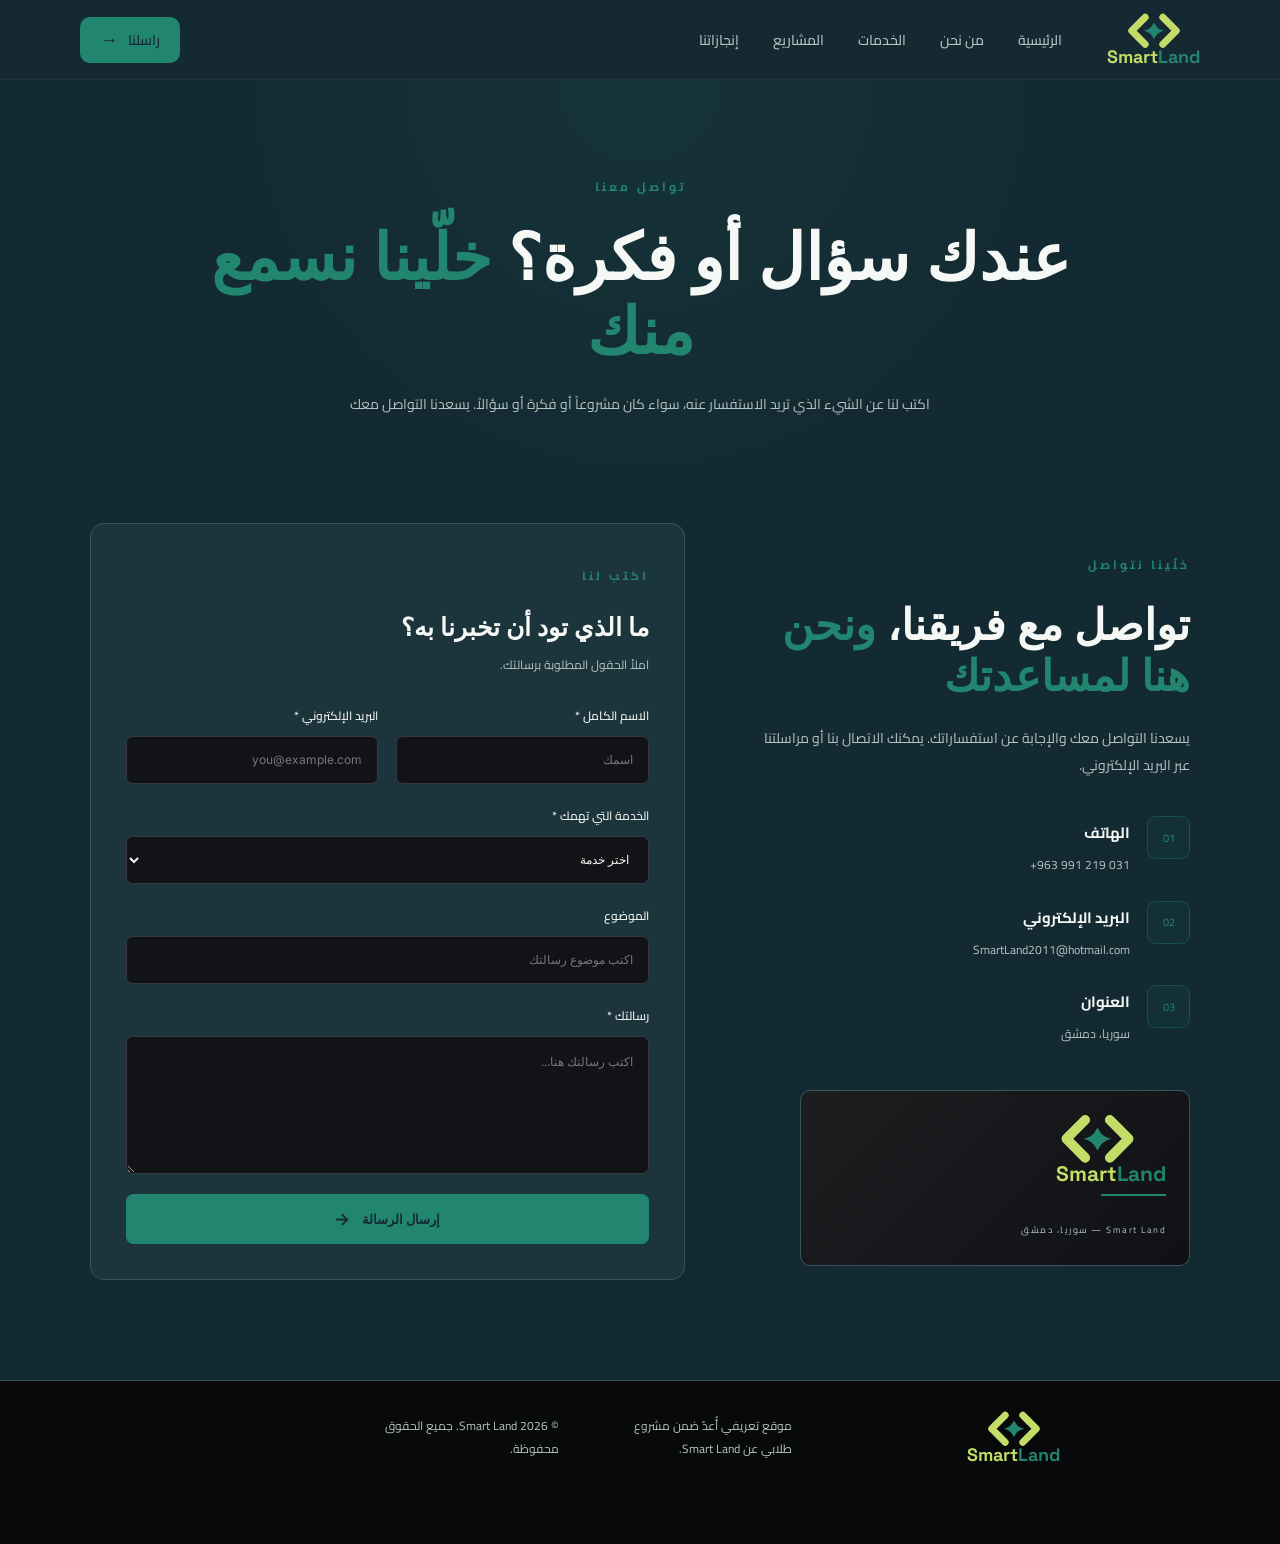
==== commit 0b1e5fb2: "Add files via upload" ====
--- a/contact.html
+++ b/contact.html
@@ -70,13 +70,13 @@
                     <span class="section-label">خلّينا نتواصل</span>
 
                     <h2>
-                        شاركنا فكرتك،
-                        <span>ونحكي عنها</span>
+                        تواصل مع فريقنا،
+                        <span>ونحن هنا لمساعدتك</span>
                     </h2>
 
                     <p class="contact-description">
-                        اكتب لنا نبذة بسيطة عن فكرتك أو استفسارك،
-                        وسنعود إليك لمتابعة الحديث.
+                        يسعدنا التواصل معك والإجابة عن استفساراتك. يمكنك الاتصال بنا
+                        أو مراسلتنا عبر البريد الإلكتروني.
                     </p>
 
                     <div class="contact-info-list">
@@ -85,8 +85,8 @@
                             <div class="contact-info-icon">01</div>
 
                             <div>
-                                <h3>عن الموقع</h3>
-                                <p>مشروع طلابي للتعريف بـ Land Smart.</p>
+                                <h3>الهاتف</h3>
+                                <p><a href="tel:+963991219031" dir="ltr">+963 991 219 031</a></p>
                             </div>
                         </div>
 
@@ -94,8 +94,8 @@
                             <div class="contact-info-icon">02</div>
 
                             <div>
-                                <h3>المحتوى</h3>
-                                <p>لمحة عن الشركة وبعض مشاريعها.</p>
+                                <h3>البريد الإلكتروني</h3>
+                                <p><a href="mailto:SmartLand2011@hotmail.com" dir="ltr">SmartLand2011@hotmail.com</a></p>
                             </div>
                         </div>
 
@@ -103,8 +103,8 @@
                             <div class="contact-info-icon">03</div>
 
                             <div>
-                                <h3>للاستفسارات</h3>
-                                <p>استخدم النموذج لكتابة رسالتك.</p>
+                                <h3>العنوان</h3>
+                                <p>سوريا، دمشق</p>
                             </div>
                         </div>
 
@@ -116,7 +116,7 @@
                             <span class="logo-wordmark"><span class="logo-word-smart">Smart</span><span class="logo-word-land">Land</span></span>
                         </span>
                         <div class="contact-decoration-line"></div>
-                        <small>مشروع طلابي تعريفي عن  Smart Land</small>
+                        <small>Smart Land — سوريا، دمشق</small>
                     </div>
 
                 </div>
--- a/style.css
+++ b/style.css
@@ -1212,6 +1212,16 @@
     background 0.3s ease;
 }
 
+.service-card-image {
+    display: block;
+    width: 100%;
+    aspect-ratio: 16 / 9;
+    margin-bottom: 24px;
+    border: 1px solid rgba(245, 248, 244, 0.12);
+    border-radius: 9px;
+    object-fit: cover;
+}
+
 .service-card:hover {
   transform: translateY(-7px);
   border-color: rgba(33, 133, 111, 0.6);
@@ -3843,6 +3853,17 @@
     line-height: 1.8;
 }
 
+.contact-info-item a {
+    color: inherit;
+    overflow-wrap: anywhere;
+    transition: color 0.2s ease;
+}
+
+.contact-info-item a:hover,
+.contact-info-item a:focus-visible {
+    color: var(--gold-light);
+}
+
 /* Decorative brand block */
 
 .contact-decoration {
@@ -4109,20 +4130,18 @@
 }
 
 .home-about-visual {
-    min-height: 390px;
-    position: relative;
-    display: flex;
-    align-items: center;
-    justify-content: center;
-    overflow: hidden;
+    display: grid;
+    grid-template-columns: repeat(2, minmax(0, 1fr));
+    align-items: center;
+    gap: 14px;
+    padding: 14px;
     border: 1px solid var(--border, #3A5559);
     border-radius: 18px;
     background:
-        radial-gradient(circle at center, rgba(33, 133, 111, 0.14), transparent 45%),
-        linear-gradient(135deg, #243E45, #142A32);
-}
-
-.home-about-visual::before,
+        radial-gradient(circle at 50% 0, rgba(33, 133, 111, 0.12), transparent 55%),
+        var(--charcoal, #1C343B);
+}
+
 .home-project-visual::before {
     content: "";
     position: absolute;
@@ -4134,53 +4153,33 @@
     pointer-events: none;
 }
 
-.home-about-orbit {
-    position: absolute;
-    width: 250px;
-    height: 250px;
-    border: 1px solid rgba(33, 133, 111, 0.4);
-    border-radius: 50%;
-}
-
-.home-about-orbit.orbit-a {
-    transform: rotateX(65deg) rotate(-25deg);
-}
-
-.home-about-orbit.orbit-b {
-    width: 200px;
-    height: 300px;
-    transform: rotate(45deg);
-    border-color: rgba(33, 133, 111, 0.2);
-}
-
-.home-about-center {
-    position: relative;
-    z-index: 1;
-    display: flex;
-    flex-direction: column;
-    align-items: center;
-    gap: 12px;
-}
-
-.home-about-symbol {
-    width: auto;
-    height: auto;
-    margin-bottom: 12px;
-}
-
-.home-about-caption,
-.home-about-corner {
-    color: var(--gray, #B6C5C0);
-    font-size: 9px;
-    letter-spacing: 2px;
+.home-about-image-card {
+    min-width: 0;
+    overflow: hidden;
+    border: 1px solid rgba(245, 248, 244, 0.12);
+    border-radius: 12px;
+    background: var(--black, #142A32);
+    transition: transform 0.25s ease, border-color 0.25s ease;
+}
+
+.home-about-image-card:hover {
+    transform: translateY(-4px);
+    border-color: rgba(197, 221, 104, 0.55);
+}
+
+.home-about-photo {
+    display: block;
+    width: 100%;
+    aspect-ratio: 16 / 10;
+    object-fit: cover;
+}
+
+.home-about-image-card figcaption {
+    padding: 12px 14px;
+    color: var(--white, #F5F8F4);
+    font-size: 12px;
+    font-weight: 700;
     text-align: center;
-}
-
-.home-about-corner {
-    position: absolute;
-    bottom: 20px;
-    left: 15px;
-    right: 15px;
 }
 
 .home-about-content h2,
@@ -4281,6 +4280,16 @@
     align-self: flex-end;
     color: var(--gray, #B6C5C0);
     font-size: 12px;
+}
+
+.home-service-image {
+    display: block;
+    width: 100%;
+    aspect-ratio: 16 / 9;
+    margin-bottom: 16px;
+    border: 1px solid rgba(245, 248, 244, 0.12);
+    border-radius: 10px;
+    object-fit: cover;
 }
 
 .home-service-icon {
@@ -4788,7 +4797,9 @@
     }
 
     .home-about-visual {
-        min-height: 310px;
+        grid-template-columns: 1fr;
+        gap: 12px;
+        padding: 12px;
     }
 
     .home-section-heading {
